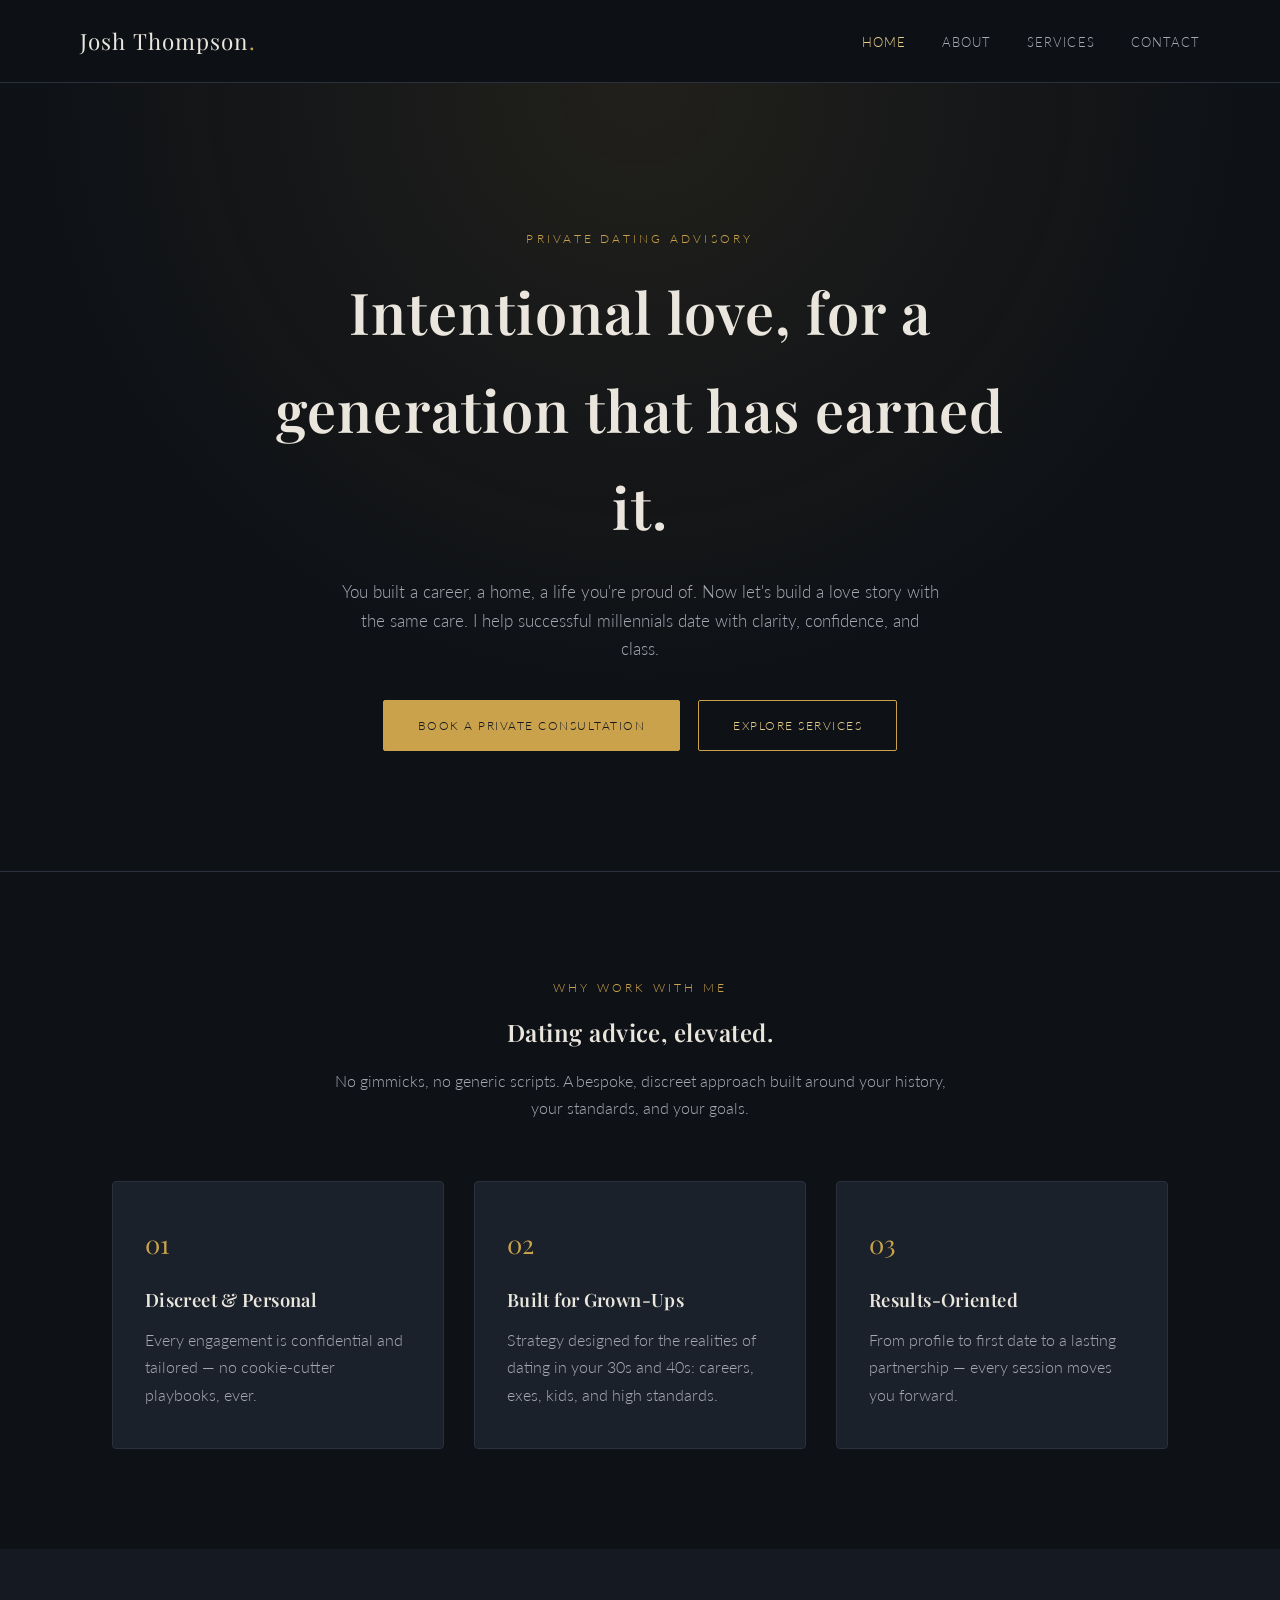
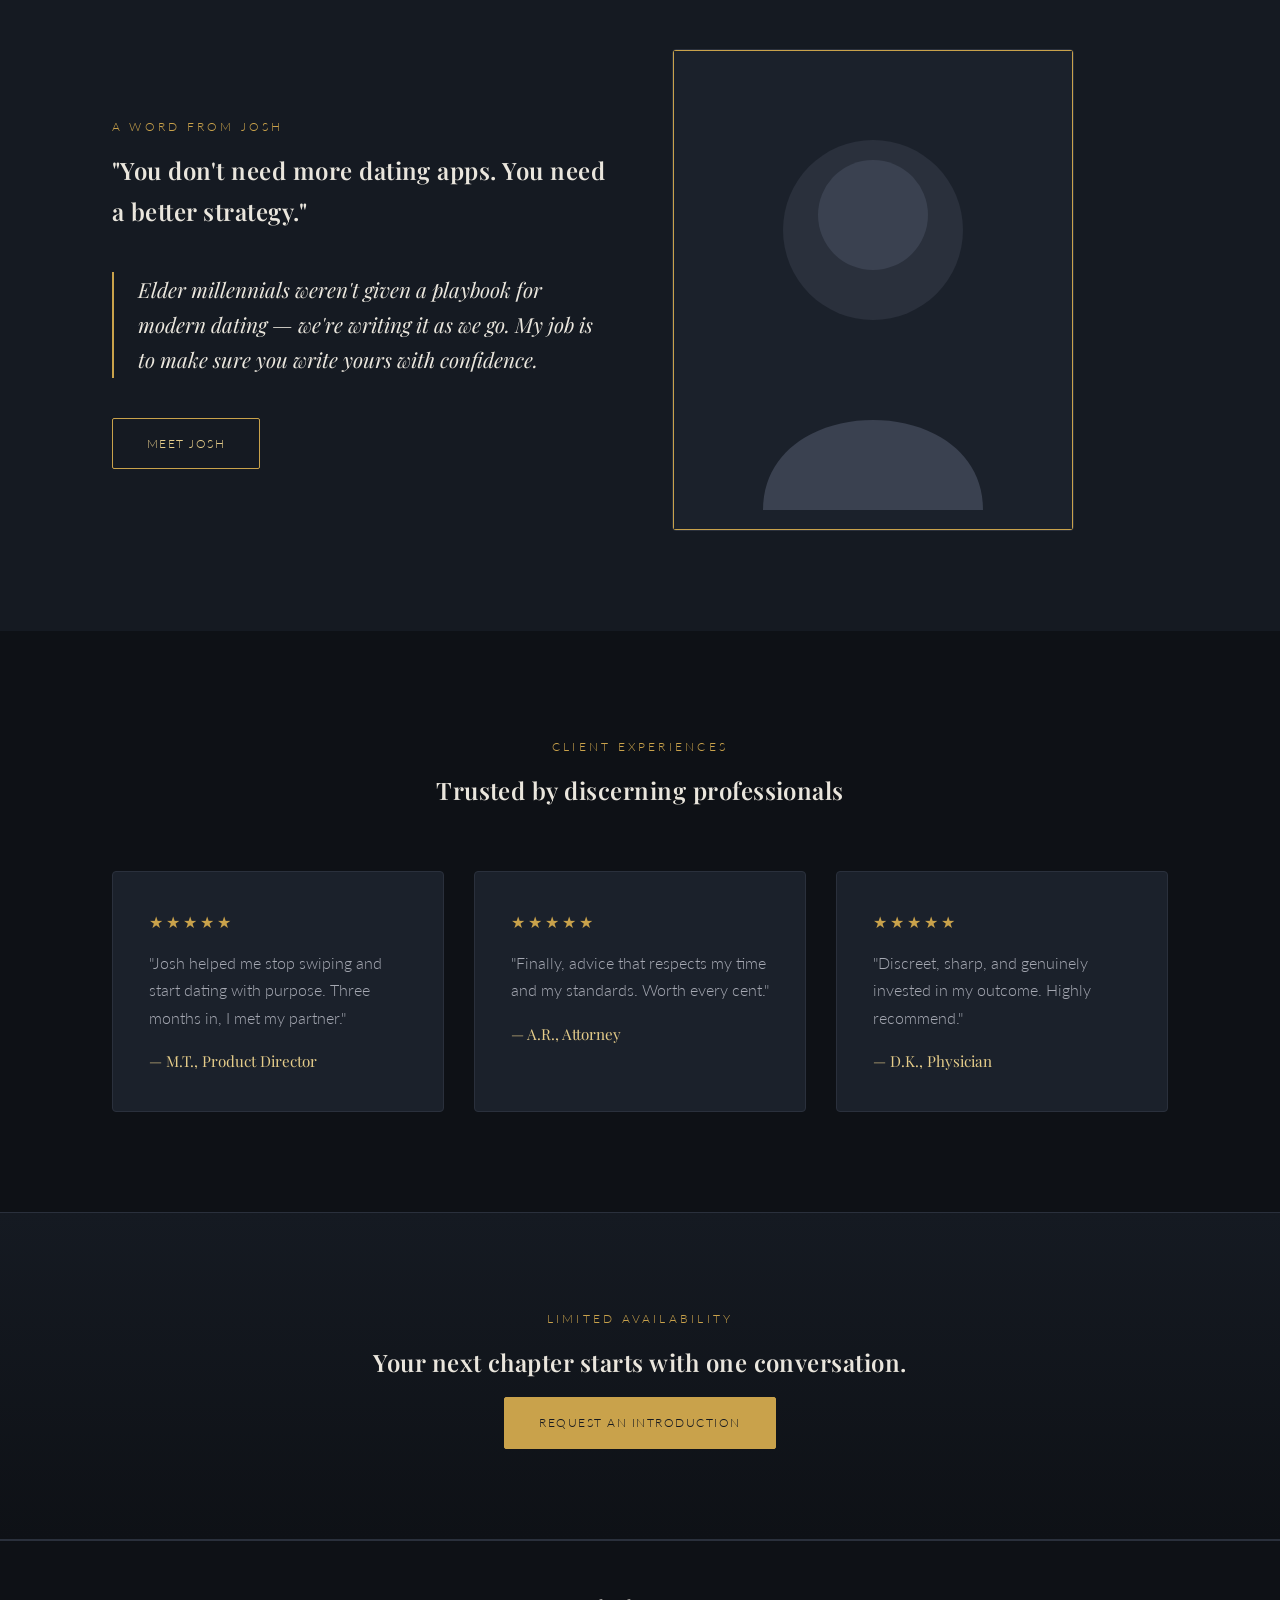
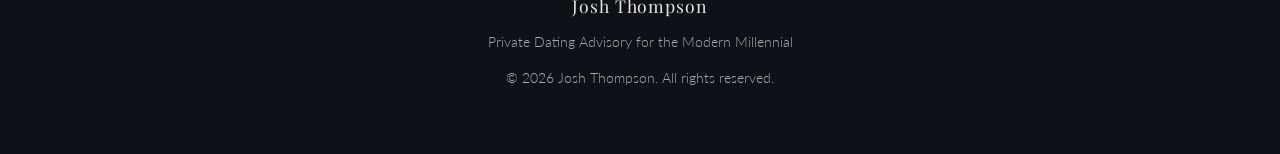
==== index.html @ b179dea5 "first commit" ====
<!DOCTYPE html>
<html lang="en">
<head>
<meta charset="UTF-8">
<meta name="viewport" content="width=device-width, initial-scale=1.0">
<title>Josh Thompson | Refined Dating Counsel for the Discerning Millennial</title>
<meta name="description" content="Upscale, discreet dating advisory for accomplished millennials ready for a more intentional love life.">
<link rel="preconnect" href="https://fonts.googleapis.com">
<link rel="preconnect" href="https://fonts.gstatic.com" crossorigin>
<link href="https://fonts.googleapis.com/css2?family=Playfair+Display:wght@500;600;700&family=Lato:wght@300;400;700&display=swap" rel="stylesheet">
<link rel="stylesheet" href="css/styles.css">
</head>
<body>

<header class="site-header">
  <nav class="nav container">
    <a href="index.html" class="brand">Josh Thompson<span>.</span></a>
    <button class="nav-toggle" aria-label="Toggle navigation">&#9776;</button>
    <ul class="nav-links">
      <li><a href="index.html" class="active">Home</a></li>
      <li><a href="about.html">About</a></li>
      <li><a href="services.html">Services</a></li>
      <li><a href="contact.html">Contact</a></li>
    </ul>
  </nav>
</header>

<section class="hero">
  <div class="container">
    <span class="eyebrow">Private Dating Advisory</span>
    <h1>Intentional love, for a generation that has earned it.</h1>
    <p class="lead">You built a career, a home, a life you're proud of. Now let's build a love story with the same care. I help successful millennials date with clarity, confidence, and class.</p>
    <div class="hero-actions">
      <a href="contact.html" class="btn btn-solid">Book a Private Consultation</a>
      <a href="services.html" class="btn">Explore Services</a>
    </div>
  </div>
</section>

<section>
  <div class="container">
    <div class="section-head">
      <span class="eyebrow">Why Work With Me</span>
      <h2>Dating advice, elevated.</h2>
      <p>No gimmicks, no generic scripts. A bespoke, discreet approach built around your history, your standards, and your goals.</p>
    </div>
    <div class="grid-3">
      <div class="card">
        <div class="icon">01</div>
        <h3>Discreet &amp; Personal</h3>
        <p>Every engagement is confidential and tailored — no cookie-cutter playbooks, ever.</p>
      </div>
      <div class="card">
        <div class="icon">02</div>
        <h3>Built for Grown-Ups</h3>
        <p>Strategy designed for the realities of dating in your 30s and 40s: careers, exes, kids, and high standards.</p>
      </div>
      <div class="card">
        <div class="icon">03</div>
        <h3>Results-Oriented</h3>
        <p>From profile to first date to a lasting partnership — every session moves you forward.</p>
      </div>
    </div>
  </div>
</section>

<section class="section-alt">
  <div class="container">
    <div class="split">
      <div>
        <span class="eyebrow">A Word From Josh</span>
        <h2>"You don't need more dating apps. You need a better strategy."</h2>
        <blockquote>Elder millennials weren't given a playbook for modern dating — we're writing it as we go. My job is to make sure you write yours with confidence.</blockquote>
        <a href="about.html" class="btn">Meet Josh</a>
      </div>
      <div>
        <img src="images/josh-portrait.svg" alt="Portrait illustration of Josh Thompson">
      </div>
    </div>
  </div>
</section>

<section>
  <div class="container">
    <div class="section-head">
      <span class="eyebrow">Client Experiences</span>
      <h2>Trusted by discerning professionals</h2>
    </div>
    <div class="grid-3">
      <div class="testimonial">
        <div class="stars">★★★★★</div>
        <p>"Josh helped me stop swiping and start dating with purpose. Three months in, I met my partner."</p>
        <div class="author">— M.T., Product Director</div>
      </div>
      <div class="testimonial">
        <div class="stars">★★★★★</div>
        <p>"Finally, advice that respects my time and my standards. Worth every cent."</p>
        <div class="author">— A.R., Attorney</div>
      </div>
      <div class="testimonial">
        <div class="stars">★★★★★</div>
        <p>"Discreet, sharp, and genuinely invested in my outcome. Highly recommend."</p>
        <div class="author">— D.K., Physician</div>
      </div>
    </div>
  </div>
</section>

<section class="cta">
  <div class="container">
    <span class="eyebrow">Limited Availability</span>
    <h2>Your next chapter starts with one conversation.</h2>
    <a href="contact.html" class="btn btn-solid">Request an Introduction</a>
  </div>
</section>

<footer class="site-footer">
  <div class="container">
    <span class="brand">Josh Thompson</span>
    <p>Private Dating Advisory for the Modern Millennial</p>
    <p>&copy; 2026 Josh Thompson. All rights reserved.</p>
  </div>
</footer>

<script src="js/main.js"></script>
</body>
</html>
---- css/styles.css ----
/* ---------- Design Tokens ---------- */
:root {
  --color-bg: #0e1116;
  --color-bg-alt: #151a22;
  --color-surface: #1b212b;
  --color-gold: #c9a24b;
  --color-gold-light: #e6cd8a;
  --color-text: #eae6dd;
  --color-text-muted: #a6a9b3;
  --color-border: #2a303c;
  --font-display: 'Playfair Display', Georgia, serif;
  --font-body: 'Lato', 'Helvetica Neue', Arial, sans-serif;
  --max-width: 1120px;
}

* { box-sizing: border-box; }

html { scroll-behavior: smooth; }

body {
  margin: 0;
  background: var(--color-bg);
  color: var(--color-text);
  font-family: var(--font-body);
  font-weight: 300;
  line-height: 1.7;
  -webkit-font-smoothing: antialiased;
}

img { max-width: 100%; display: block; }

a { color: var(--color-gold-light); text-decoration: none; }
a:hover { color: var(--color-gold); }

h1, h2, h3, h4 {
  font-family: var(--font-display);
  font-weight: 600;
  letter-spacing: 0.02em;
  color: var(--color-text);
  margin: 0 0 0.6em;
}

p { margin: 0 0 1em; color: var(--color-text-muted); }

.container {
  max-width: var(--max-width);
  margin: 0 auto;
  padding: 0 32px;
}

.eyebrow {
  display: inline-block;
  font-family: var(--font-body);
  text-transform: uppercase;
  letter-spacing: 0.28em;
  font-size: 0.72rem;
  color: var(--color-gold);
  margin-bottom: 14px;
}

.btn {
  display: inline-block;
  padding: 14px 34px;
  border: 1px solid var(--color-gold);
  color: var(--color-gold-light);
  font-family: var(--font-body);
  letter-spacing: 0.12em;
  text-transform: uppercase;
  font-size: 0.78rem;
  border-radius: 2px;
  transition: background 0.25s ease, color 0.25s ease;
}

.btn:hover {
  background: var(--color-gold);
  color: #16191f;
}

.btn-solid {
  background: var(--color-gold);
  color: #16191f;
}

.btn-solid:hover {
  background: var(--color-gold-light);
  color: #16191f;
}

/* ---------- Header / Nav ---------- */
.site-header {
  position: sticky;
  top: 0;
  z-index: 50;
  background: rgba(14, 17, 22, 0.92);
  backdrop-filter: blur(8px);
  border-bottom: 1px solid var(--color-border);
}

.nav {
  display: flex;
  align-items: center;
  justify-content: space-between;
  padding: 22px 0;
}

.brand {
  font-family: var(--font-display);
  font-size: 1.4rem;
  letter-spacing: 0.05em;
  color: var(--color-text);
}

.brand span { color: var(--color-gold); }

.nav-links {
  list-style: none;
  display: flex;
  gap: 36px;
  margin: 0;
  padding: 0;
}

.nav-links a {
  color: var(--color-text-muted);
  font-size: 0.82rem;
  letter-spacing: 0.08em;
  text-transform: uppercase;
}

.nav-links a.active,
.nav-links a:hover { color: var(--color-gold-light); }

/* ---------- Hero ---------- */
.hero {
  padding: 140px 0 120px;
  text-align: center;
  background:
    radial-gradient(circle at 50% 0%, rgba(201,162,75,0.10), transparent 60%),
    var(--color-bg);
  border-bottom: 1px solid var(--color-border);
}

.hero h1 {
  font-size: clamp(2.4rem, 5vw, 3.6rem);
  max-width: 780px;
  margin: 0 auto 22px;
}

.hero p.lead {
  max-width: 600px;
  margin: 0 auto 36px;
  font-size: 1.05rem;
}

.hero-actions { display: flex; gap: 18px; justify-content: center; flex-wrap: wrap; }

/* ---------- Sections ---------- */
section { padding: 100px 0; }
.section-alt { background: var(--color-bg-alt); }

.section-head {
  text-align: center;
  max-width: 640px;
  margin: 0 auto 60px;
}

/* ---------- Cards / Grid ---------- */
.grid-3 {
  display: grid;
  grid-template-columns: repeat(3, 1fr);
  gap: 30px;
}

.card {
  background: var(--color-surface);
  border: 1px solid var(--color-border);
  padding: 40px 32px;
  border-radius: 4px;
  transition: transform 0.25s ease, border-color 0.25s ease;
}

.card:hover {
  transform: translateY(-4px);
  border-color: var(--color-gold);
}

.card .icon {
  font-family: var(--font-display);
  font-size: 1.6rem;
  color: var(--color-gold);
  margin-bottom: 18px;
}

.card h3 { font-size: 1.15rem; }
.card p { margin-bottom: 0; }
.card .price {
  font-family: var(--font-display);
  color: var(--color-gold-light);
  font-size: 1.4rem;
  margin: 14px 0;
}

/* ---------- Quote / About split ---------- */
.split {
  display: grid;
  grid-template-columns: 1fr 1fr;
  gap: 64px;
  align-items: center;
}

.split img {
  border-radius: 4px;
  border: 1px solid var(--color-border);
}

blockquote {
  font-family: var(--font-display);
  font-size: 1.3rem;
  color: var(--color-text);
  border-left: 2px solid var(--color-gold);
  padding-left: 24px;
  margin: 40px 0;
  font-style: italic;
}

/* ---------- Testimonials ---------- */
.testimonial {
  background: var(--color-surface);
  border: 1px solid var(--color-border);
  padding: 36px;
  border-radius: 4px;
}

.testimonial .stars { color: var(--color-gold); letter-spacing: 3px; margin-bottom: 14px; }
.testimonial .author {
  margin-top: 18px;
  color: var(--color-gold-light);
  font-family: var(--font-display);
  font-size: 0.95rem;
}

/* ---------- CTA banner ---------- */
.cta {
  text-align: center;
  padding: 90px 0;
  background: linear-gradient(180deg, var(--color-bg-alt), var(--color-bg));
  border-top: 1px solid var(--color-border);
  border-bottom: 1px solid var(--color-border);
}

/* ---------- Form ---------- */
form { max-width: 640px; margin: 0 auto; }

.form-row { display: grid; grid-template-columns: 1fr 1fr; gap: 20px; }

label {
  display: block;
  font-size: 0.75rem;
  text-transform: uppercase;
  letter-spacing: 0.1em;
  color: var(--color-text-muted);
  margin-bottom: 8px;
}

input, textarea, select {
  width: 100%;
  background: var(--color-surface);
  border: 1px solid var(--color-border);
  color: var(--color-text);
  padding: 14px 16px;
  font-family: var(--font-body);
  font-size: 0.95rem;
  border-radius: 2px;
  margin-bottom: 22px;
}

input:focus, textarea:focus, select:focus {
  outline: none;
  border-color: var(--color-gold);
}

textarea { resize: vertical; min-height: 140px; }

.contact-info {
  display: flex;
  justify-content: center;
  gap: 60px;
  margin-bottom: 70px;
  flex-wrap: wrap;
  text-align: center;
}

.contact-info .label {
  font-size: 0.72rem;
  text-transform: uppercase;
  letter-spacing: 0.2em;
  color: var(--color-gold);
  margin-bottom: 6px;
}

/* ---------- Footer ---------- */
.site-footer {
  padding: 50px 0;
  border-top: 1px solid var(--color-border);
  text-align: center;
  color: var(--color-text-muted);
  font-size: 0.85rem;
}

.site-footer .brand { font-size: 1.1rem; margin-bottom: 10px; display: block; }

/* ---------- Nav toggle (mobile) ---------- */
.nav-toggle { display: none; }

/* ---------- Responsive ---------- */
@media (max-width: 860px) {
  .grid-3 { grid-template-columns: 1fr; }
  .split { grid-template-columns: 1fr; }
  .form-row { grid-template-columns: 1fr; }
  .contact-info { gap: 30px; }
}

@media (max-width: 720px) {
  .nav-links {
    position: absolute;
    top: 100%;
    left: 0;
    right: 0;
    background: var(--color-bg);
    border-bottom: 1px solid var(--color-border);
    flex-direction: column;
    padding: 24px 32px;
    display: none;
    gap: 20px;
  }
  .nav-links.open { display: flex; }
  .nav-toggle {
    display: block;
    background: none;
    border: 1px solid var(--color-border);
    color: var(--color-text);
    padding: 8px 12px;
    border-radius: 2px;
    cursor: pointer;
  }
  .hero { padding: 100px 0 80px; }
}
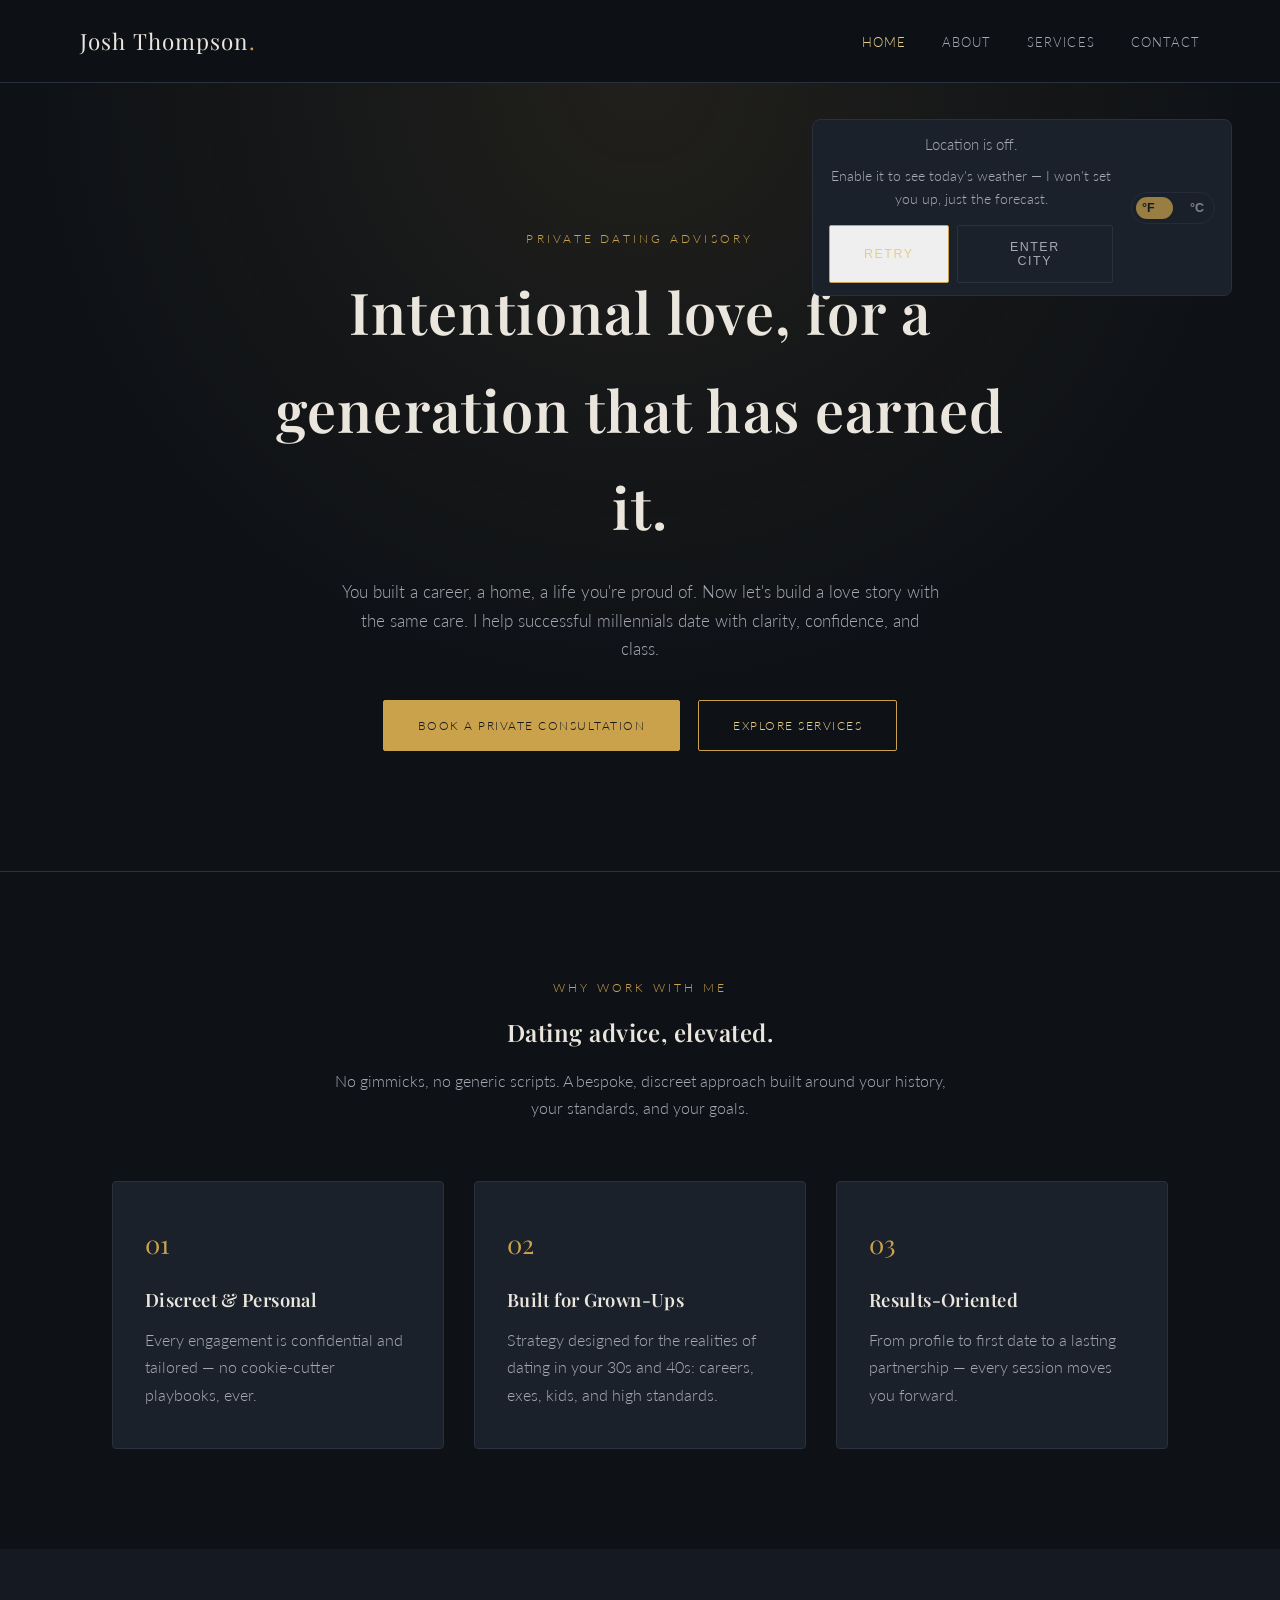
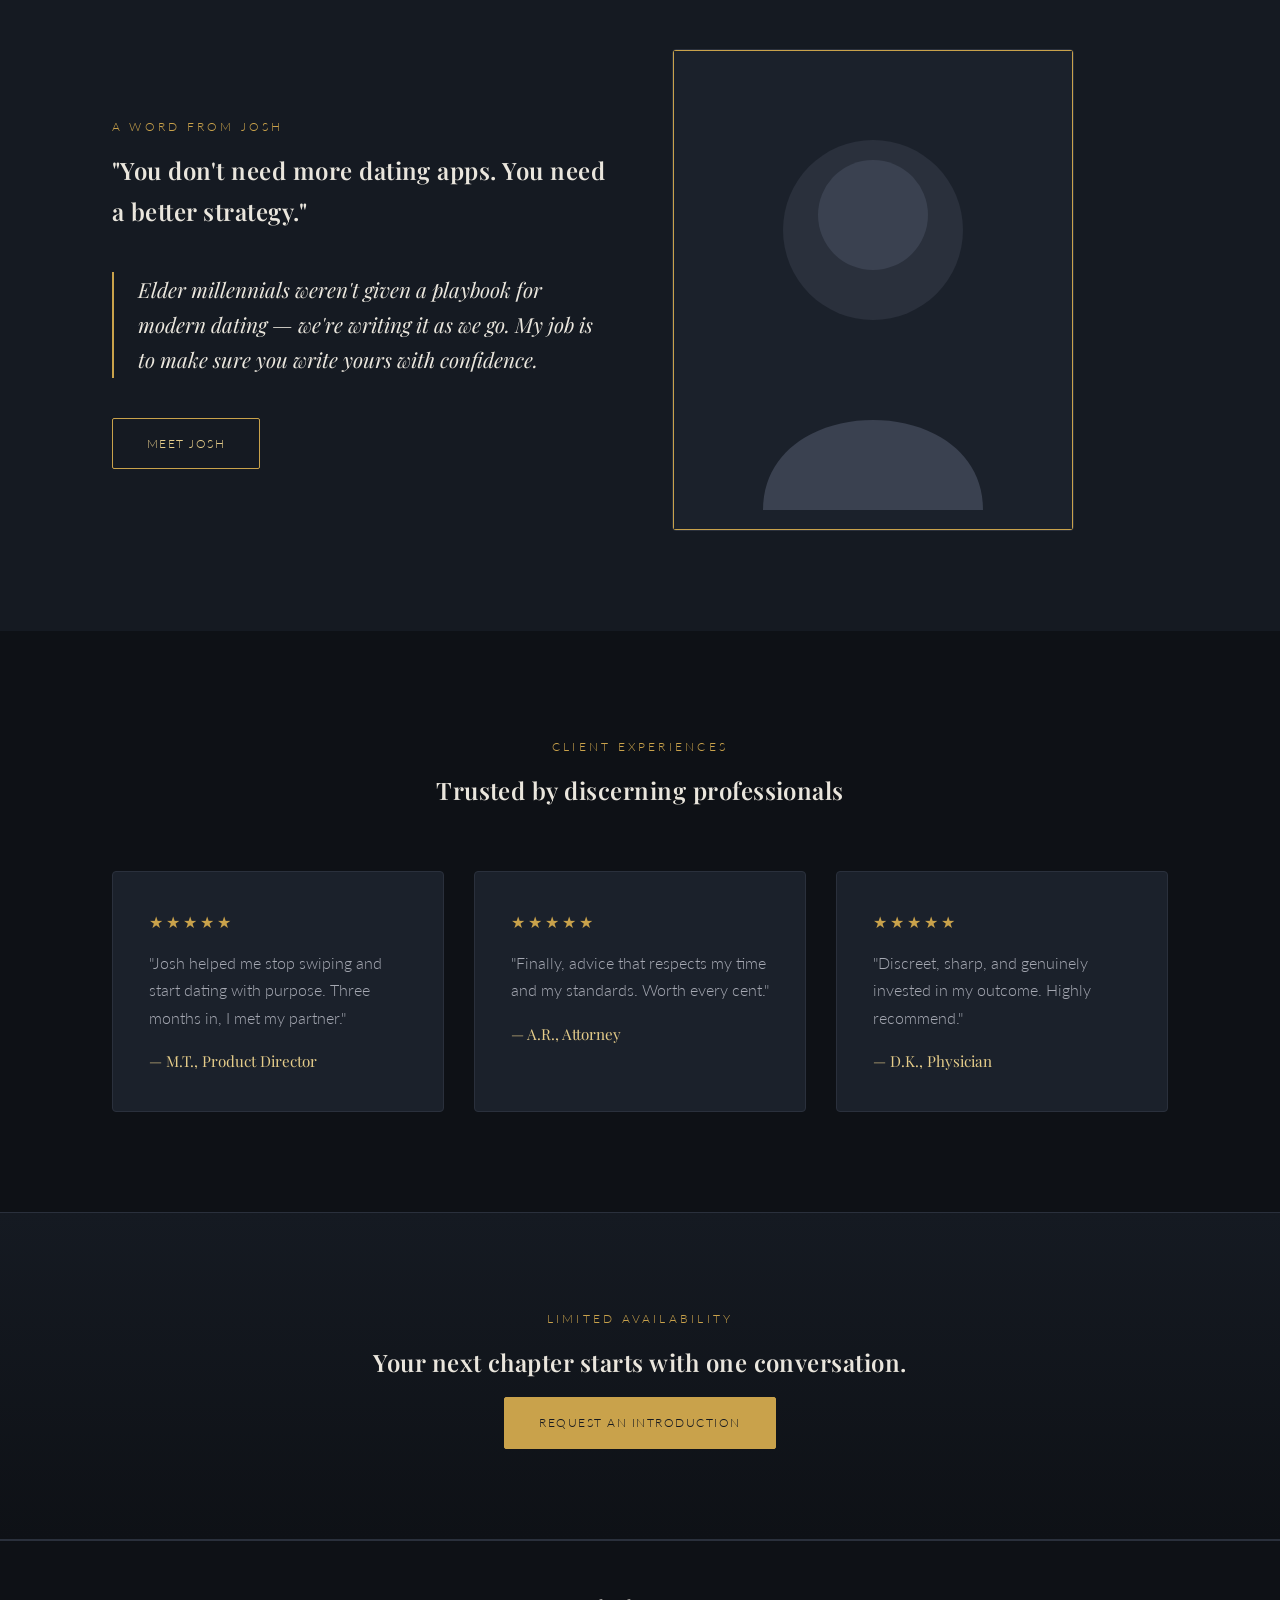
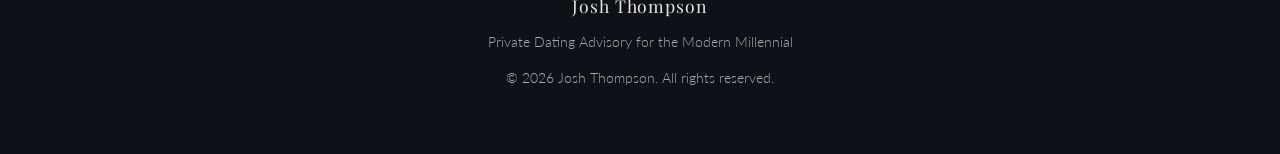
==== commit fa006a13: "Add weather widget with geolocation and temperature toggle functionality" ====
--- a/index.html
+++ b/index.html
@@ -9,6 +9,32 @@
 <link rel="preconnect" href="https://fonts.gstatic.com" crossorigin>
 <link href="https://fonts.googleapis.com/css2?family=Playfair+Display:wght@500;600;700&family=Lato:wght@300;400;700&display=swap" rel="stylesheet">
 <link rel="stylesheet" href="css/styles.css">
+<!-- Weather widget styles (small, self-contained) -->
+<style>
+  .weather-card { max-width: 420px; margin: 20px auto 0; padding: 12px 16px; border-radius: 8px; display: flex; align-items: center; gap: 18px; justify-content: space-between; }
+  .weather-main { display: flex; align-items: center; gap: 14px; flex: 1 1 auto; }
+  .weather-emoji { font-size: 2.6rem; display: block; line-height: 1; }
+  .weather-temp { font-family: var(--font-display); font-size: 1.8rem; color: var(--color-gold-light); }
+  .weather-desc { font-size: 0.92rem; color: var(--color-text-muted); }
+
+  .weather-toggle { display: inline-flex; position: relative; background: rgba(27,33,43,0.98); border: 1px solid var(--color-border); border-radius: 999px; padding: 4px; gap: 4px; align-items: center; width: 84px; justify-content: space-between; opacity: 0.72; }
+  .weather-toggle .unit-btn { position: relative; z-index: 2; background: transparent; border: none; padding: 4px 6px; font-weight: 600; color: var(--color-text-muted); cursor: pointer; border-radius: 999px; font-size: 0.78rem; }
+  .weather-toggle .unit-btn.active { color: #16191f; }
+  .weather-toggle .unit-indicator { position: absolute; left: 4px; top: 4px; width: calc(50% - 4px); height: calc(100% - 8px); background: var(--color-gold); border-radius: 999px; z-index: 1; transition: transform 220ms ease; transform: translateX(0); }
+
+  @media (min-width: 860px) {
+    .hero .weather-card { position: absolute; right: 48px; top: 36px; margin: 0; }
+    .hero { position: relative; }
+  }
+  /* Vertical toggle for narrow screens: indicator moves on Y axis */
+  @media (max-width: 420px) {
+    .weather-card { max-width: 260px; }
+    .weather-main { gap: 10px; }
+    .weather-toggle { flex-direction: column; width: 44px; height: 84px; padding: 6px; opacity: 0.85; }
+    .weather-toggle .unit-btn { padding: 6px 0; width: 100%; text-align: center; }
+    .weather-toggle .unit-indicator { left: 4px; top: 4px; width: calc(100% - 8px); height: calc(50% - 4px); transform: translateY(0); }
+  }
+</style>
 </head>
 <body>
 
@@ -34,6 +60,21 @@
       <a href="contact.html" class="btn btn-solid">Book a Private Consultation</a>
       <a href="services.html" class="btn">Explore Services</a>
     </div>
+    <!-- Weather widget (uses Open-Meteo, no API key). JS below handles geolocation and API calls. -->
+    <div id="weather-widget" class="card weather-card" aria-live="polite">
+      <div class="weather-main">
+        <div class="weather-content">
+          <div class="weather-loading">Loading weather…</div>
+        </div>
+      </div>
+      <div>
+        <div class="weather-toggle" role="tablist" aria-label="Temperature unit">
+          <button class="unit-btn" data-unit="F" aria-pressed="true">°F</button>
+          <button class="unit-btn" data-unit="C" aria-pressed="false">°C</button>
+          <div class="unit-indicator" aria-hidden="true"></div>
+        </div>
+      </div>
+    </div>
   </div>
 </section>
 
@@ -122,6 +163,184 @@
   </div>
 </footer>
 
+<!-- Inline weather widget script: single-file implementation using Open-Meteo -->
+<script>
+document.addEventListener('DOMContentLoaded', function () {
+  var widget = document.getElementById('weather-widget');
+  if (!widget) return;
+  var content = widget.querySelector('.weather-content');
+  var toggleEl = widget.querySelector('.weather-toggle');
+  var unitBtns = widget.querySelectorAll('.unit-btn');
+  var indicator = widget.querySelector('.unit-indicator');
+  var currentWeather = null; // {tempC, code}
+  var unit = localStorage.getItem('weather-unit') || 'F';
+
+  function setContent(emoji, tempDisplay, desc) {
+    content.innerHTML = '' +
+      '<div class="weather-emoji" aria-hidden="true">' + emoji + '</div>' +
+      '<div class="weather-temp">' + tempDisplay + '\u00B0' + unit + '</div>' +
+      '<div class="weather-desc">' + desc + '</div>';
+  }
+
+  function setNote(msg) {
+    content.innerHTML = '<div class="weather-desc">' + msg + '</div>';
+  }
+
+  function requestLocation(attempt) {
+    attempt = typeof attempt === 'number' ? attempt : 1;
+    setNote('Requesting location…');
+    navigator.geolocation.getCurrentPosition(function (pos) {
+      fetchWeather(pos.coords.latitude, pos.coords.longitude);
+    }, function (err) {
+      console.warn('Geolocation error', err);
+      if (attempt < 3) {
+        // shorter delay before retrying
+        setTimeout(function () { requestLocation(attempt + 1); }, 350);
+      } else {
+        setPermissionDisclaimer();
+      }
+    }, {timeout: 4000});
+  }
+
+  function setPermissionDisclaimer() {
+    content.innerHTML = '' +
+      '<div style="display:flex;flex-direction:column;gap:8px;">' +
+      '<div class="weather-desc">Location is off.</div>' +
+      '<div style="font-size:0.85rem;color:var(--color-text-muted);">Enable it to see today\'s weather — I won\'t set you up, just the forecast.</div>' +
+      '<div style="display:flex;gap:8px;margin-top:6px;">' +
+      '<button class="btn" id="retry-location">Retry</button>' +
+      '<button class="btn" id="use-manual" style="background:transparent;border:1px solid var(--color-border);color:var(--color-text-muted);">Enter City</button>' +
+      '</div>' +
+      '</div>';
+    // wire retry and manual handlers
+    var retry = content.querySelector('#retry-location');
+    if (retry) retry.addEventListener('click', function () {
+      requestLocation();
+    });
+    var manual = content.querySelector('#use-manual');
+    if (manual) manual.addEventListener('click', function () {
+      // prompt for city name and use Open-Meteo geocoding via open APIs is not available here; suggest manual coords
+      var city = prompt('Enter city or coordinates (lat,lon)');
+      if (!city) return;
+      var parts = city.split(',');
+      if (parts.length === 2) {
+        var lat = parseFloat(parts[0].trim());
+        var lon = parseFloat(parts[1].trim());
+        if (!isNaN(lat) && !isNaN(lon)) {
+          fetchWeather(lat, lon);
+          return;
+        }
+      }
+      alert('Please enter coordinates as "lat,lon" (e.g. 40.71,-74.01)');
+    });
+  }
+
+  function updateToggleUI() {
+    unitBtns.forEach(function (b) {
+      var isActive = b.getAttribute('data-unit') === unit;
+      b.classList.toggle('active', isActive);
+      b.setAttribute('aria-pressed', isActive ? 'true' : 'false');
+    });
+    if (indicator) {
+      // Determine orientation: vertical when toggle's flex-direction is column
+      var vertical = window.getComputedStyle(toggleEl).flexDirection === 'column' || toggleEl.offsetHeight > toggleEl.offsetWidth;
+      if (vertical) {
+        indicator.style.transform = unit === 'F' ? 'translateY(0)' : 'translateY(100%)';
+      } else {
+        indicator.style.transform = unit === 'F' ? 'translateX(0)' : 'translateX(100%)';
+      }
+    }
+  }
+
+  function codeToEmoji(code) {
+    // Simplified mapping for common groups
+    if (code === 0) return {emoji: '☀️', desc: 'Clear'};
+    if (code === 1 || code === 2) return {emoji: '🌤️', desc: 'Partly cloudy'};
+    if (code === 3) return {emoji: '☁️', desc: 'Overcast'};
+    if ((code >= 45 && code <= 48) || (code >= 56 && code <= 57)) return {emoji: '🌫️', desc: 'Fog'};
+    if ((code >= 51 && code <= 67) || (code >= 80 && code <= 86)) return {emoji: '🌧️', desc: 'Rain'};
+    if ((code >= 71 && code <= 77) || (code >= 85 && code <= 86)) return {emoji: '❄️', desc: 'Snow'};
+    if (code >= 95) return {emoji: '⛈️', desc: 'Thunderstorms'};
+    return {emoji: '🌤️', desc: 'Mixed'};
+  }
+
+  function fetchWeather(lat, lon) {
+    var url = 'https://api.open-meteo.com/v1/forecast?latitude=' + encodeURIComponent(lat) + '&longitude=' + encodeURIComponent(lon) + '&current_weather=true&timezone=auto';
+    fetch(url).then(function (res) {
+      if (!res.ok) throw new Error('Network response was not ok');
+      return res.json();
+    }).then(function (data) {
+      if (!data || !data.current_weather) {
+        setNote('Weather unavailable');
+        return;
+      }
+      var c = data.current_weather.temperature; // Celsius
+      var code = data.current_weather.weathercode;
+      currentWeather = { tempC: c, code: code };
+      renderFromCurrent();
+    }).catch(function (err) {
+      setNote('Unable to load weather');
+      console.error(err);
+    });
+  }
+
+  function renderFromCurrent() {
+    if (!currentWeather) return;
+    var info = codeToEmoji(currentWeather.code);
+    if (unit === 'F') {
+      var f = Math.round((currentWeather.tempC * 9/5) + 32);
+      setContent(info.emoji, f, info.desc);
+    } else {
+      var cRounded = Math.round(currentWeather.tempC);
+      setContent(info.emoji, cRounded, info.desc);
+    }
+  }
+
+  // Prioritize requesting location: use Permissions API when available
+  if (!('geolocation' in navigator)) {
+    setPermissionDisclaimer();
+  } else if (navigator.permissions && navigator.permissions.query) {
+    try {
+      navigator.permissions.query({ name: 'geolocation' }).then(function (perm) {
+        if (perm.state === 'granted' || perm.state === 'prompt') {
+          requestLocation();
+        } else {
+          setPermissionDisclaimer();
+        }
+        perm.onchange = function () {
+          if (perm.state === 'granted') requestLocation();
+        };
+      }).catch(function () {
+        requestLocation();
+      });
+    } catch (e) {
+      requestLocation();
+    }
+  } else {
+    requestLocation();
+  }
+
+  // Initialize toggle UI
+  updateToggleUI();
+  if (toggleEl) {
+    toggleEl.addEventListener('click', function (e) {
+      var btn = e.target.closest('.unit-btn');
+      if (!btn) return;
+      var selected = btn.getAttribute('data-unit');
+      if (selected === unit) return;
+      unit = selected;
+      localStorage.setItem('weather-unit', unit);
+      updateToggleUI();
+      renderFromCurrent();
+    });
+  }
+  // Keep indicator correct on resize
+  window.addEventListener('resize', function () {
+    updateToggleUI();
+  });
+});
+</script>
+
 <script src="js/main.js"></script>
 </body>
 </html>
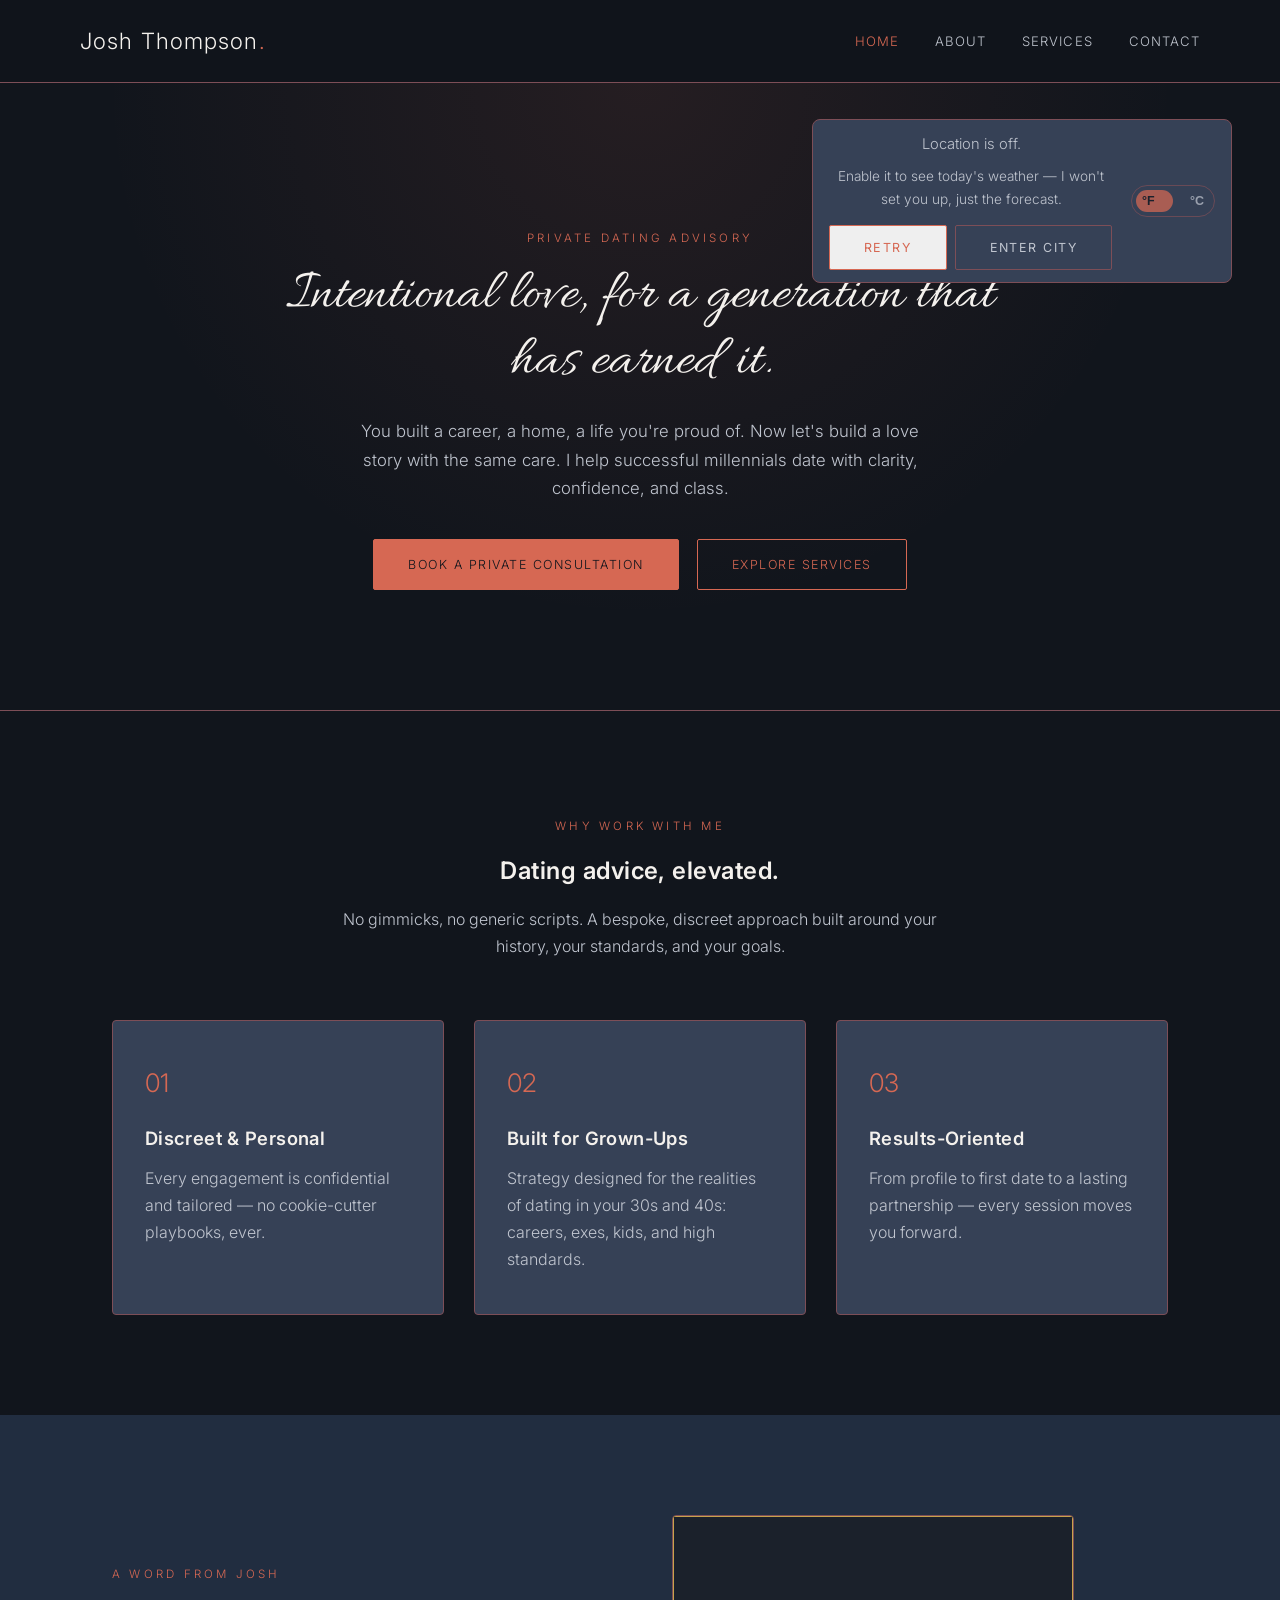
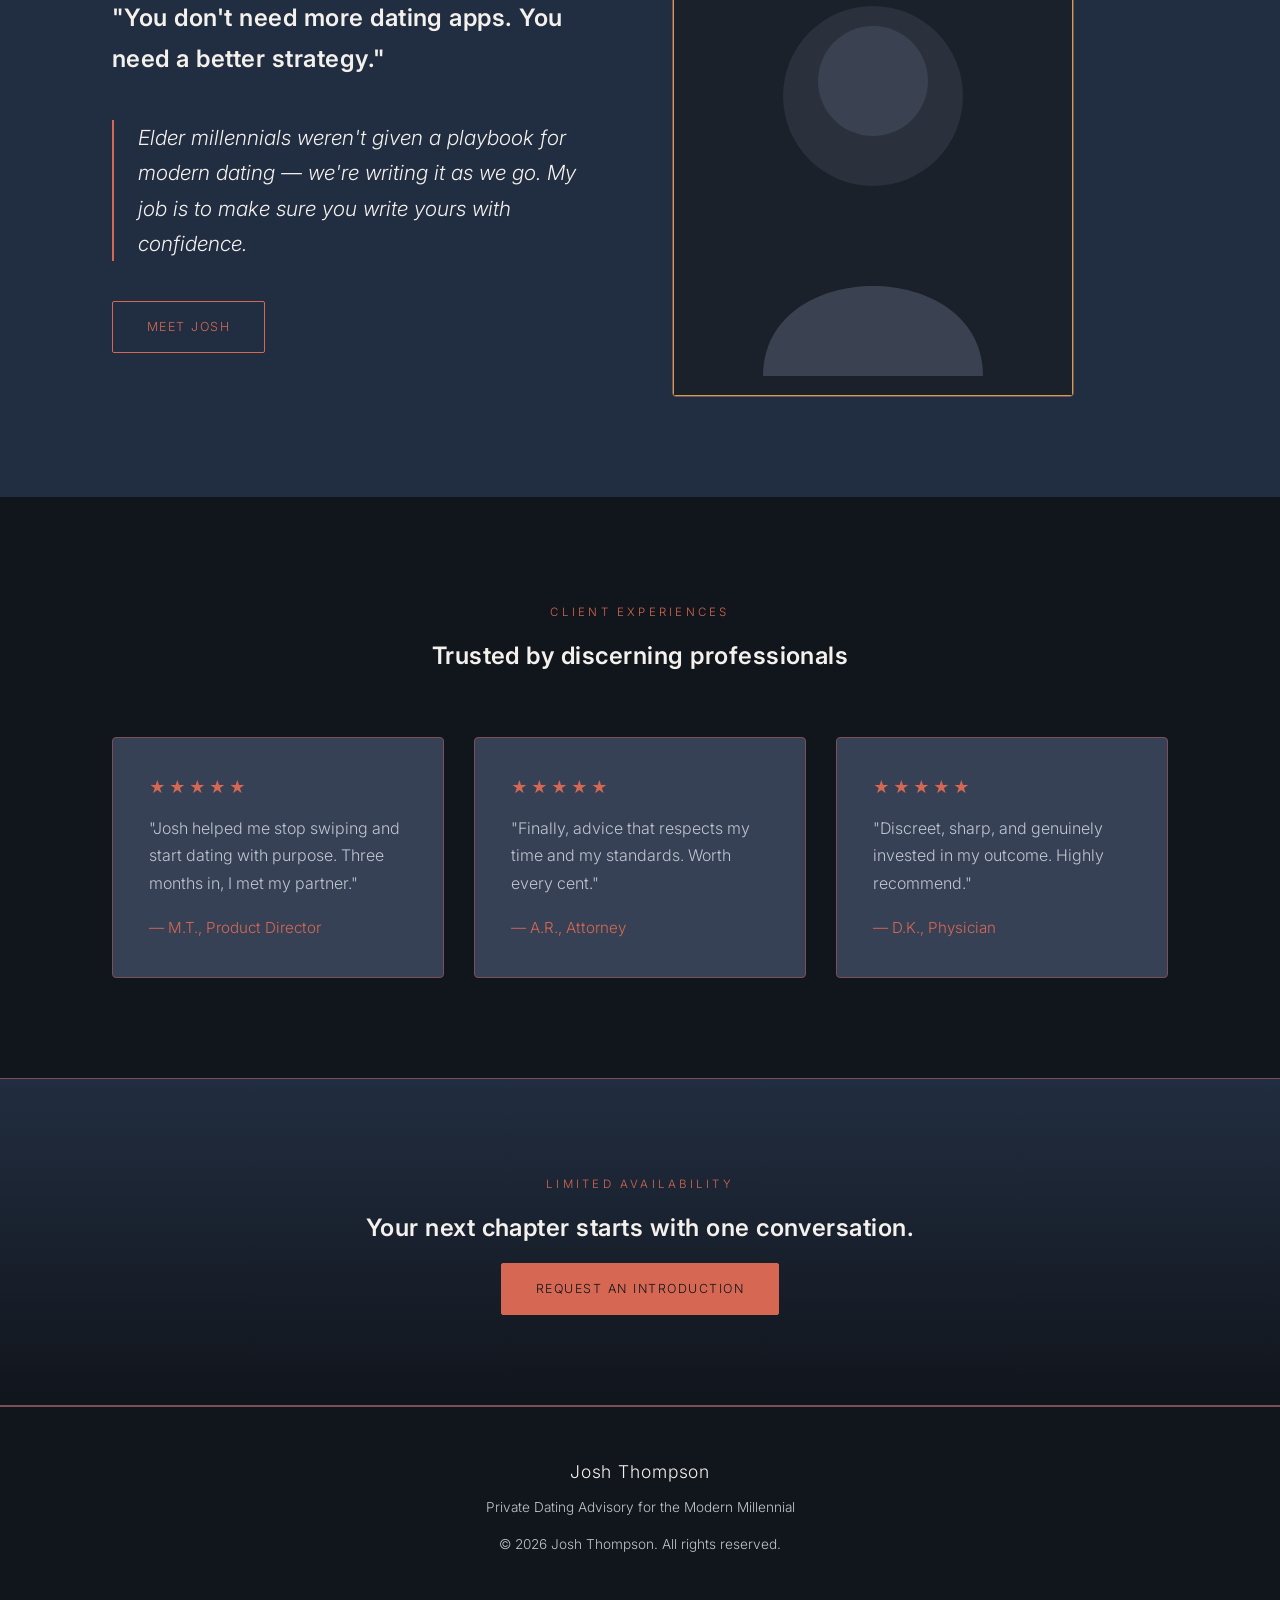
==== commit 6720edd1: "Font changes to CSS and Script Headline on index.html" ====
--- a/index.html
+++ b/index.html
@@ -7,34 +7,9 @@
 <meta name="description" content="Upscale, discreet dating advisory for accomplished millennials ready for a more intentional love life.">
 <link rel="preconnect" href="https://fonts.googleapis.com">
 <link rel="preconnect" href="https://fonts.gstatic.com" crossorigin>
-<link href="https://fonts.googleapis.com/css2?family=Playfair+Display:wght@500;600;700&family=Lato:wght@300;400;700&display=swap" rel="stylesheet">
+<link href="https://fonts.googleapis.com/css2?family=Inter:wght@300;400;500;600;700&display=swap" rel="stylesheet">
+<link href="https://fonts.googleapis.com/css2?family=Allura&display=swap" rel="stylesheet">
 <link rel="stylesheet" href="css/styles.css">
-<!-- Weather widget styles (small, self-contained) -->
-<style>
-  .weather-card { max-width: 420px; margin: 20px auto 0; padding: 12px 16px; border-radius: 8px; display: flex; align-items: center; gap: 18px; justify-content: space-between; }
-  .weather-main { display: flex; align-items: center; gap: 14px; flex: 1 1 auto; }
-  .weather-emoji { font-size: 2.6rem; display: block; line-height: 1; }
-  .weather-temp { font-family: var(--font-display); font-size: 1.8rem; color: var(--color-gold-light); }
-  .weather-desc { font-size: 0.92rem; color: var(--color-text-muted); }
-
-  .weather-toggle { display: inline-flex; position: relative; background: rgba(27,33,43,0.98); border: 1px solid var(--color-border); border-radius: 999px; padding: 4px; gap: 4px; align-items: center; width: 84px; justify-content: space-between; opacity: 0.72; }
-  .weather-toggle .unit-btn { position: relative; z-index: 2; background: transparent; border: none; padding: 4px 6px; font-weight: 600; color: var(--color-text-muted); cursor: pointer; border-radius: 999px; font-size: 0.78rem; }
-  .weather-toggle .unit-btn.active { color: #16191f; }
-  .weather-toggle .unit-indicator { position: absolute; left: 4px; top: 4px; width: calc(50% - 4px); height: calc(100% - 8px); background: var(--color-gold); border-radius: 999px; z-index: 1; transition: transform 220ms ease; transform: translateX(0); }
-
-  @media (min-width: 860px) {
-    .hero .weather-card { position: absolute; right: 48px; top: 36px; margin: 0; }
-    .hero { position: relative; }
-  }
-  /* Vertical toggle for narrow screens: indicator moves on Y axis */
-  @media (max-width: 420px) {
-    .weather-card { max-width: 260px; }
-    .weather-main { gap: 10px; }
-    .weather-toggle { flex-direction: column; width: 44px; height: 84px; padding: 6px; opacity: 0.85; }
-    .weather-toggle .unit-btn { padding: 6px 0; width: 100%; text-align: center; }
-    .weather-toggle .unit-indicator { left: 4px; top: 4px; width: calc(100% - 8px); height: calc(50% - 4px); transform: translateY(0); }
-  }
-</style>
 </head>
 <body>
 
@@ -54,7 +29,7 @@
 <section class="hero">
   <div class="container">
     <span class="eyebrow">Private Dating Advisory</span>
-    <h1>Intentional love, for a generation that has earned it.</h1>
+    <h1 class="hero-script-headline">Intentional love, for a generation that has earned it.</h1>
     <p class="lead">You built a career, a home, a life you're proud of. Now let's build a love story with the same care. I help successful millennials date with clarity, confidence, and class.</p>
     <div class="hero-actions">
       <a href="contact.html" class="btn btn-solid">Book a Private Consultation</a>
@@ -163,184 +138,7 @@
   </div>
 </footer>
 
-<!-- Inline weather widget script: single-file implementation using Open-Meteo -->
-<script>
-document.addEventListener('DOMContentLoaded', function () {
-  var widget = document.getElementById('weather-widget');
-  if (!widget) return;
-  var content = widget.querySelector('.weather-content');
-  var toggleEl = widget.querySelector('.weather-toggle');
-  var unitBtns = widget.querySelectorAll('.unit-btn');
-  var indicator = widget.querySelector('.unit-indicator');
-  var currentWeather = null; // {tempC, code}
-  var unit = localStorage.getItem('weather-unit') || 'F';
-
-  function setContent(emoji, tempDisplay, desc) {
-    content.innerHTML = '' +
-      '<div class="weather-emoji" aria-hidden="true">' + emoji + '</div>' +
-      '<div class="weather-temp">' + tempDisplay + '\u00B0' + unit + '</div>' +
-      '<div class="weather-desc">' + desc + '</div>';
-  }
-
-  function setNote(msg) {
-    content.innerHTML = '<div class="weather-desc">' + msg + '</div>';
-  }
-
-  function requestLocation(attempt) {
-    attempt = typeof attempt === 'number' ? attempt : 1;
-    setNote('Requesting location…');
-    navigator.geolocation.getCurrentPosition(function (pos) {
-      fetchWeather(pos.coords.latitude, pos.coords.longitude);
-    }, function (err) {
-      console.warn('Geolocation error', err);
-      if (attempt < 3) {
-        // shorter delay before retrying
-        setTimeout(function () { requestLocation(attempt + 1); }, 350);
-      } else {
-        setPermissionDisclaimer();
-      }
-    }, {timeout: 4000});
-  }
-
-  function setPermissionDisclaimer() {
-    content.innerHTML = '' +
-      '<div style="display:flex;flex-direction:column;gap:8px;">' +
-      '<div class="weather-desc">Location is off.</div>' +
-      '<div style="font-size:0.85rem;color:var(--color-text-muted);">Enable it to see today\'s weather — I won\'t set you up, just the forecast.</div>' +
-      '<div style="display:flex;gap:8px;margin-top:6px;">' +
-      '<button class="btn" id="retry-location">Retry</button>' +
-      '<button class="btn" id="use-manual" style="background:transparent;border:1px solid var(--color-border);color:var(--color-text-muted);">Enter City</button>' +
-      '</div>' +
-      '</div>';
-    // wire retry and manual handlers
-    var retry = content.querySelector('#retry-location');
-    if (retry) retry.addEventListener('click', function () {
-      requestLocation();
-    });
-    var manual = content.querySelector('#use-manual');
-    if (manual) manual.addEventListener('click', function () {
-      // prompt for city name and use Open-Meteo geocoding via open APIs is not available here; suggest manual coords
-      var city = prompt('Enter city or coordinates (lat,lon)');
-      if (!city) return;
-      var parts = city.split(',');
-      if (parts.length === 2) {
-        var lat = parseFloat(parts[0].trim());
-        var lon = parseFloat(parts[1].trim());
-        if (!isNaN(lat) && !isNaN(lon)) {
-          fetchWeather(lat, lon);
-          return;
-        }
-      }
-      alert('Please enter coordinates as "lat,lon" (e.g. 40.71,-74.01)');
-    });
-  }
-
-  function updateToggleUI() {
-    unitBtns.forEach(function (b) {
-      var isActive = b.getAttribute('data-unit') === unit;
-      b.classList.toggle('active', isActive);
-      b.setAttribute('aria-pressed', isActive ? 'true' : 'false');
-    });
-    if (indicator) {
-      // Determine orientation: vertical when toggle's flex-direction is column
-      var vertical = window.getComputedStyle(toggleEl).flexDirection === 'column' || toggleEl.offsetHeight > toggleEl.offsetWidth;
-      if (vertical) {
-        indicator.style.transform = unit === 'F' ? 'translateY(0)' : 'translateY(100%)';
-      } else {
-        indicator.style.transform = unit === 'F' ? 'translateX(0)' : 'translateX(100%)';
-      }
-    }
-  }
-
-  function codeToEmoji(code) {
-    // Simplified mapping for common groups
-    if (code === 0) return {emoji: '☀️', desc: 'Clear'};
-    if (code === 1 || code === 2) return {emoji: '🌤️', desc: 'Partly cloudy'};
-    if (code === 3) return {emoji: '☁️', desc: 'Overcast'};
-    if ((code >= 45 && code <= 48) || (code >= 56 && code <= 57)) return {emoji: '🌫️', desc: 'Fog'};
-    if ((code >= 51 && code <= 67) || (code >= 80 && code <= 86)) return {emoji: '🌧️', desc: 'Rain'};
-    if ((code >= 71 && code <= 77) || (code >= 85 && code <= 86)) return {emoji: '❄️', desc: 'Snow'};
-    if (code >= 95) return {emoji: '⛈️', desc: 'Thunderstorms'};
-    return {emoji: '🌤️', desc: 'Mixed'};
-  }
-
-  function fetchWeather(lat, lon) {
-    var url = 'https://api.open-meteo.com/v1/forecast?latitude=' + encodeURIComponent(lat) + '&longitude=' + encodeURIComponent(lon) + '&current_weather=true&timezone=auto';
-    fetch(url).then(function (res) {
-      if (!res.ok) throw new Error('Network response was not ok');
-      return res.json();
-    }).then(function (data) {
-      if (!data || !data.current_weather) {
-        setNote('Weather unavailable');
-        return;
-      }
-      var c = data.current_weather.temperature; // Celsius
-      var code = data.current_weather.weathercode;
-      currentWeather = { tempC: c, code: code };
-      renderFromCurrent();
-    }).catch(function (err) {
-      setNote('Unable to load weather');
-      console.error(err);
-    });
-  }
-
-  function renderFromCurrent() {
-    if (!currentWeather) return;
-    var info = codeToEmoji(currentWeather.code);
-    if (unit === 'F') {
-      var f = Math.round((currentWeather.tempC * 9/5) + 32);
-      setContent(info.emoji, f, info.desc);
-    } else {
-      var cRounded = Math.round(currentWeather.tempC);
-      setContent(info.emoji, cRounded, info.desc);
-    }
-  }
-
-  // Prioritize requesting location: use Permissions API when available
-  if (!('geolocation' in navigator)) {
-    setPermissionDisclaimer();
-  } else if (navigator.permissions && navigator.permissions.query) {
-    try {
-      navigator.permissions.query({ name: 'geolocation' }).then(function (perm) {
-        if (perm.state === 'granted' || perm.state === 'prompt') {
-          requestLocation();
-        } else {
-          setPermissionDisclaimer();
-        }
-        perm.onchange = function () {
-          if (perm.state === 'granted') requestLocation();
-        };
-      }).catch(function () {
-        requestLocation();
-      });
-    } catch (e) {
-      requestLocation();
-    }
-  } else {
-    requestLocation();
-  }
-
-  // Initialize toggle UI
-  updateToggleUI();
-  if (toggleEl) {
-    toggleEl.addEventListener('click', function (e) {
-      var btn = e.target.closest('.unit-btn');
-      if (!btn) return;
-      var selected = btn.getAttribute('data-unit');
-      if (selected === unit) return;
-      unit = selected;
-      localStorage.setItem('weather-unit', unit);
-      updateToggleUI();
-      renderFromCurrent();
-    });
-  }
-  // Keep indicator correct on resize
-  window.addEventListener('resize', function () {
-    updateToggleUI();
-  });
-});
-</script>
-
+<script src="js/app.js"></script>
 <script src="js/main.js"></script>
 </body>
 </html>
--- a/css/styles.css
+++ b/css/styles.css
@@ -1,15 +1,16 @@
 /* ---------- Design Tokens ---------- */
 :root {
-  --color-bg: #0e1116;
-  --color-bg-alt: #151a22;
-  --color-surface: #1b212b;
-  --color-gold: #c9a24b;
-  --color-gold-light: #e6cd8a;
-  --color-text: #eae6dd;
-  --color-text-muted: #a6a9b3;
-  --color-border: #2a303c;
-  --font-display: 'Playfair Display', Georgia, serif;
-  --font-body: 'Lato', 'Helvetica Neue', Arial, sans-serif;
+  --color-bg: #11151c;
+  --color-bg-alt: #212d40;
+  --color-surface: #364156;
+  --color-gold: #d66853;
+  --color-gold-light: #d66853;
+  --color-text: #f4f1ed;
+  --color-text-muted: #c0c5cf;
+  --color-border: #7d4e57;
+  --font-display: 'Inter', -apple-system, BlinkMacSystemFont, 'Segoe UI', sans-serif;
+  --font-body: 'Inter', -apple-system, BlinkMacSystemFont, 'Segoe UI', sans-serif;
+  --font-script: 'Allura', cursive;
   --max-width: 1120px;
 }
 
@@ -73,17 +74,17 @@
 
 .btn:hover {
   background: var(--color-gold);
-  color: #16191f;
+  color: var(--color-bg);
 }
 
 .btn-solid {
   background: var(--color-gold);
-  color: #16191f;
+  color: var(--color-bg);
 }
 
 .btn-solid:hover {
   background: var(--color-gold-light);
-  color: #16191f;
+  color: var(--color-bg);
 }
 
 /* ---------- Header / Nav ---------- */
@@ -91,7 +92,7 @@
   position: sticky;
   top: 0;
   z-index: 50;
-  background: rgba(14, 17, 22, 0.92);
+  background: rgba(17, 21, 28, 0.92);
   backdrop-filter: blur(8px);
   border-bottom: 1px solid var(--color-border);
 }
@@ -135,7 +136,7 @@
   padding: 140px 0 120px;
   text-align: center;
   background:
-    radial-gradient(circle at 50% 0%, rgba(201,162,75,0.10), transparent 60%),
+    radial-gradient(circle at 50% 0%, rgba(214,104,83,0.10), transparent 60%),
     var(--color-bg);
   border-bottom: 1px solid var(--color-border);
 }
@@ -144,6 +145,13 @@
   font-size: clamp(2.4rem, 5vw, 3.6rem);
   max-width: 780px;
   margin: 0 auto 22px;
+}
+
+.hero-script-headline {
+  font-family: var(--font-script);
+  font-weight: 400;
+  letter-spacing: 0;
+  line-height: 1.15;
 }
 
 .hero p.lead {
@@ -311,6 +319,34 @@
 
 /* ---------- Nav toggle (mobile) ---------- */
 .nav-toggle { display: none; }
+
+/* ---------- Weather widget ---------- */
+.weather-card { max-width: 420px; margin: 20px auto 0; padding: 12px 16px; border-radius: 8px; display: flex; align-items: center; gap: 18px; justify-content: space-between; }
+.weather-main { display: flex; align-items: center; gap: 14px; flex: 1 1 auto; }
+.weather-emoji { font-size: 2.6rem; display: block; line-height: 1; }
+.weather-temp { font-family: var(--font-display); font-size: 1.8rem; color: var(--color-gold-light); }
+.weather-desc { font-size: 0.92rem; color: var(--color-text-muted); }
+.weather-toggle { display: inline-flex; position: relative; background: rgba(54,65,86,0.98); border: 1px solid var(--color-border); border-radius: 999px; padding: 4px; gap: 4px; align-items: center; width: 84px; justify-content: space-between; opacity: 0.72; }
+.weather-toggle .unit-btn { position: relative; z-index: 2; background: transparent; border: none; padding: 4px 6px; font-weight: 600; color: var(--color-text-muted); cursor: pointer; border-radius: 999px; font-size: 0.78rem; }
+.weather-toggle .unit-btn.active { color: var(--color-bg); }
+.weather-toggle .unit-indicator { position: absolute; left: 4px; top: 4px; width: calc(50% - 4px); height: calc(100% - 8px); background: var(--color-gold); border-radius: 999px; z-index: 1; transition: transform 220ms ease; transform: translateX(0); }
+.weather-permission { display: flex; flex-direction: column; gap: 8px; }
+.weather-permission-note { font-size: 0.85rem; color: var(--color-text-muted); }
+.weather-permission-actions { display: flex; gap: 8px; margin-top: 6px; }
+.weather-manual-btn { background: transparent; border: 1px solid var(--color-border); color: var(--color-text-muted); }
+
+@media (min-width: 860px) {
+  .hero .weather-card { position: absolute; right: 48px; top: 36px; margin: 0; }
+  .hero { position: relative; }
+}
+
+@media (max-width: 420px) {
+  .weather-card { max-width: 260px; }
+  .weather-main { gap: 10px; }
+  .weather-toggle { flex-direction: column; width: 44px; height: 84px; padding: 6px; opacity: 0.85; }
+  .weather-toggle .unit-btn { padding: 6px 0; width: 100%; text-align: center; }
+  .weather-toggle .unit-indicator { left: 4px; top: 4px; width: calc(100% - 8px); height: calc(50% - 4px); transform: translateY(0); }
+}
 
 /* ---------- Responsive ---------- */
 @media (max-width: 860px) {
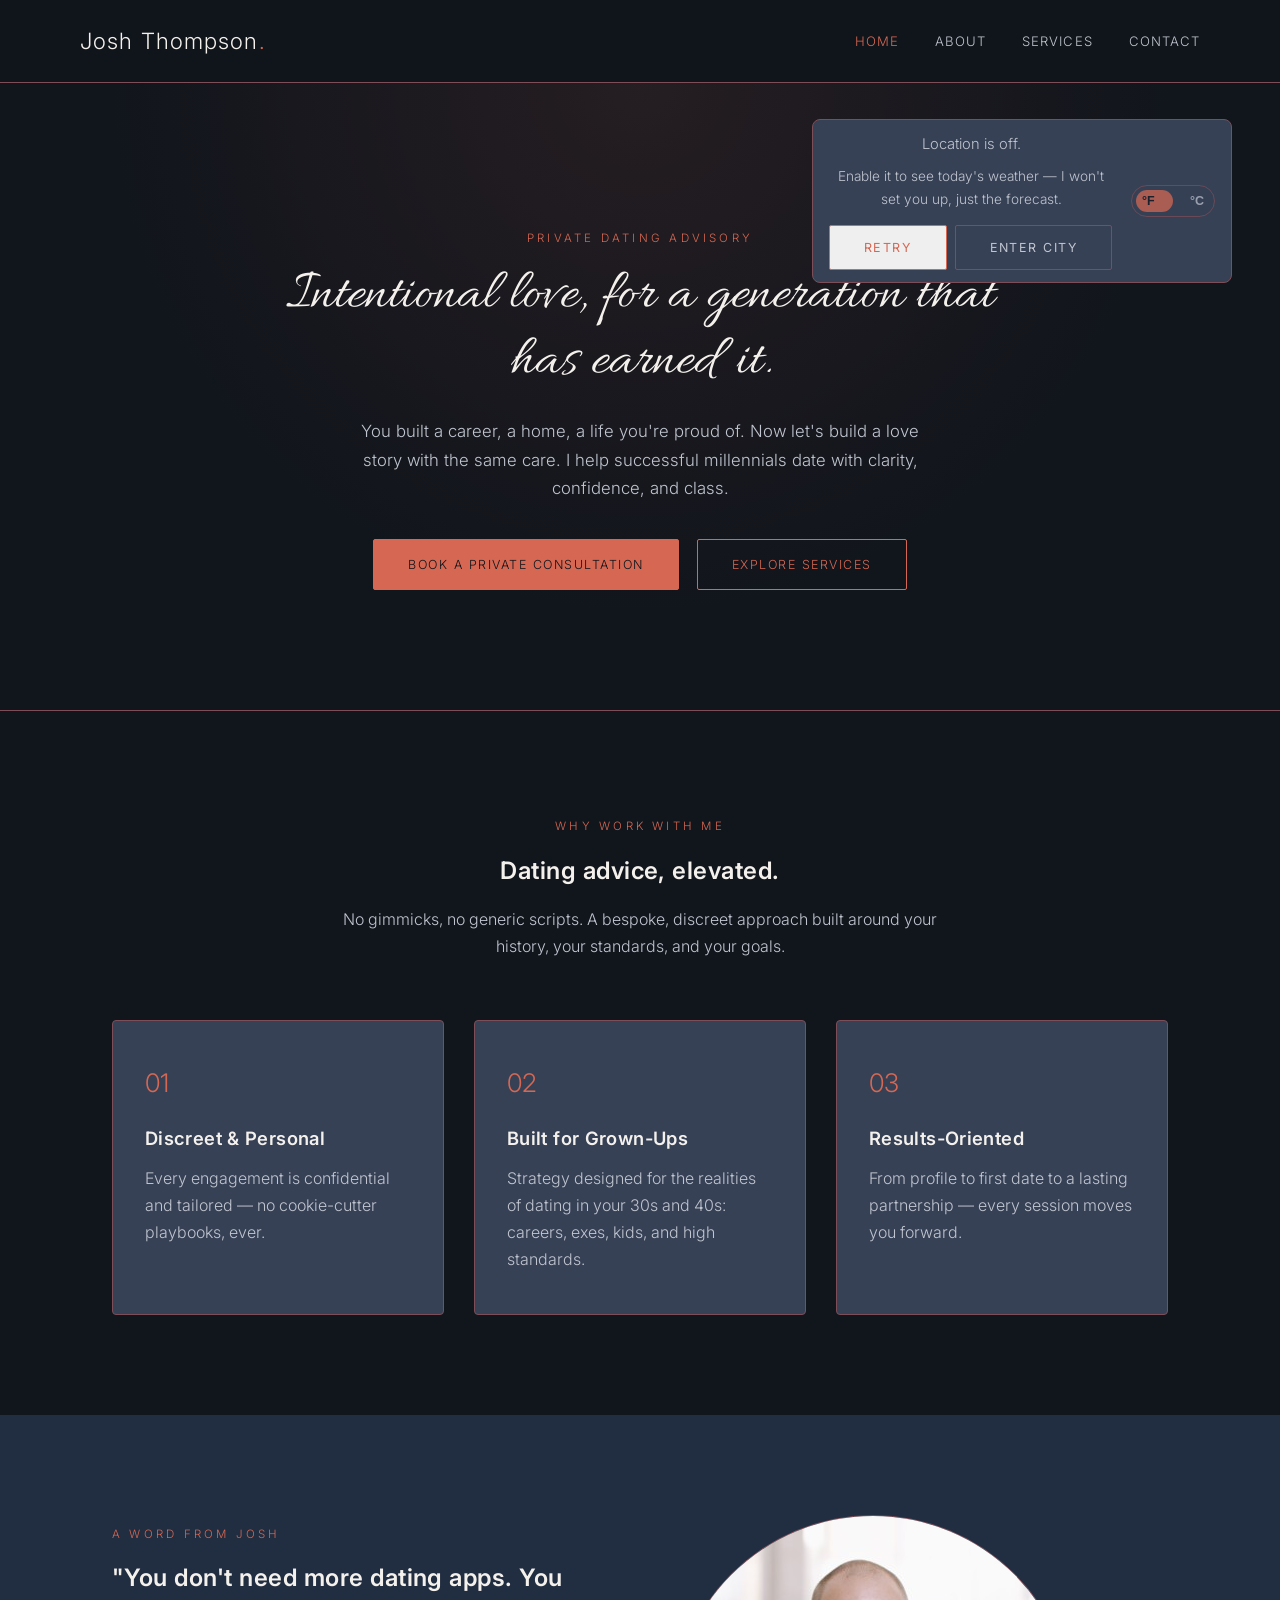
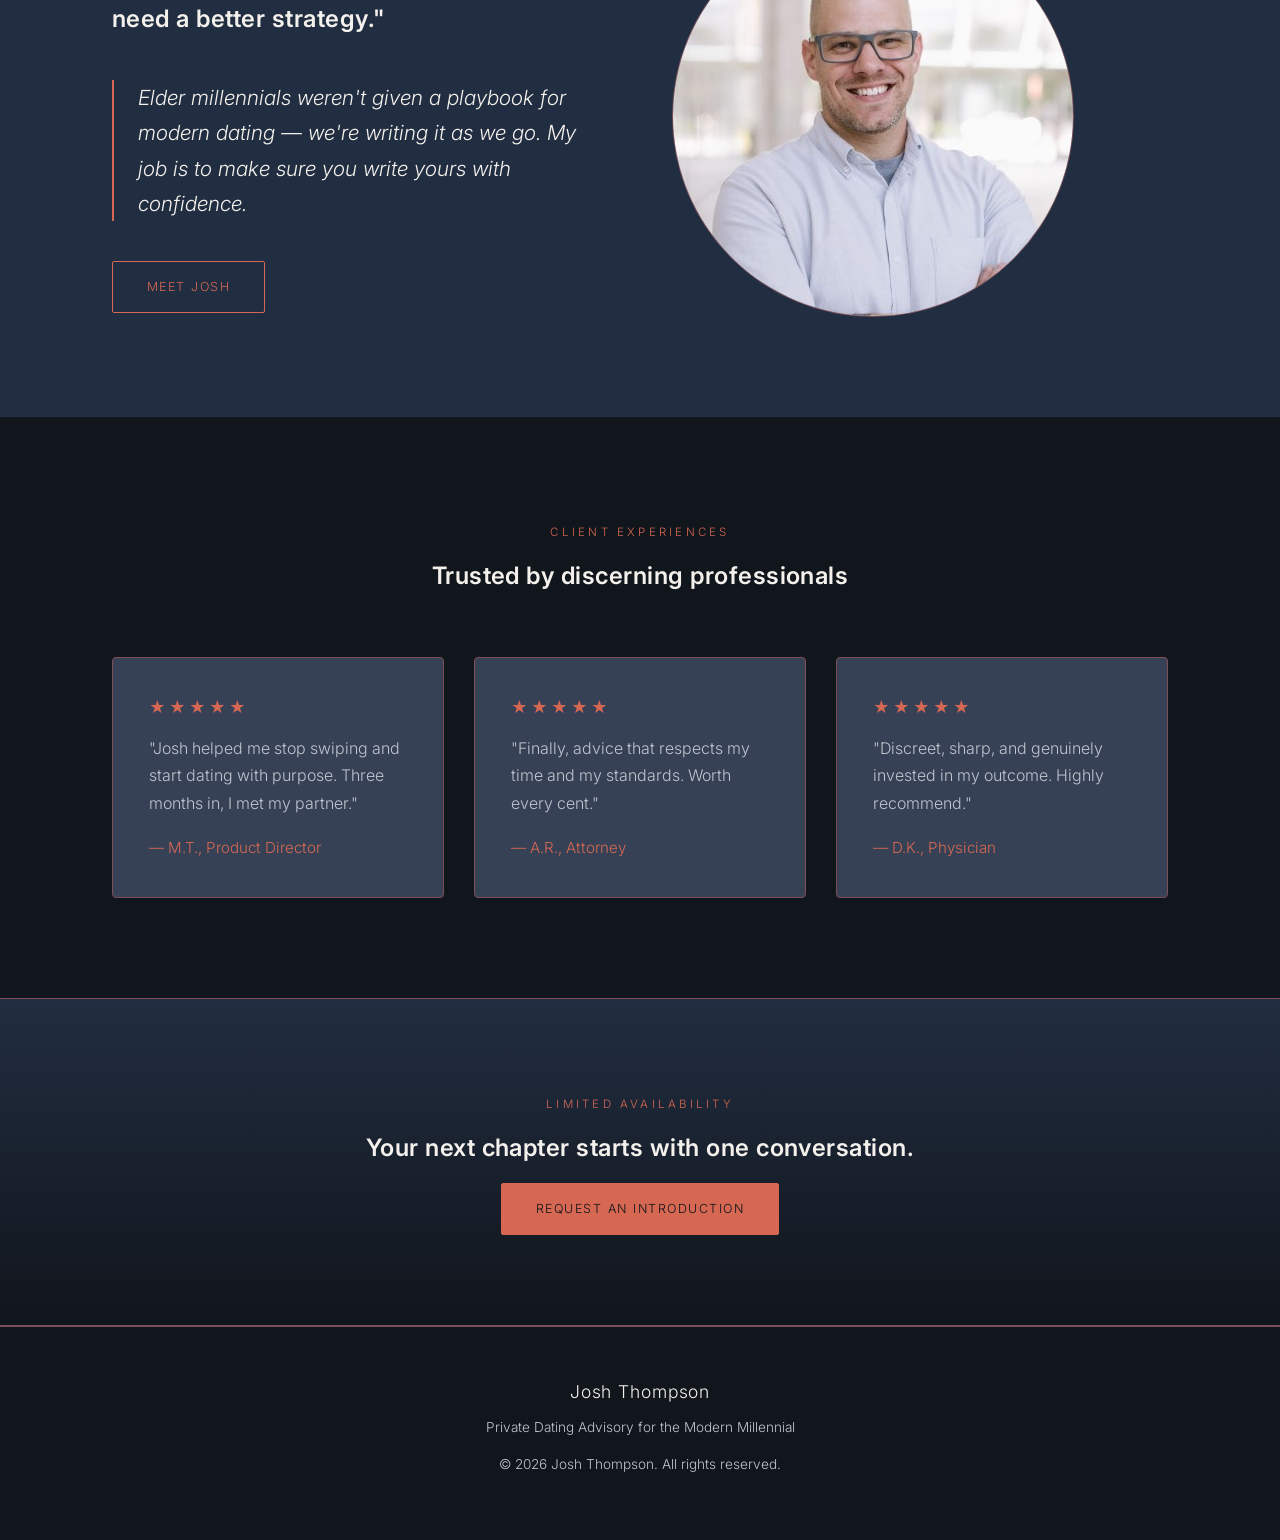
==== commit f510ff43: "Updated profile image and container" ====
--- a/index.html
+++ b/index.html
@@ -90,7 +90,7 @@
         <a href="about.html" class="btn">Meet Josh</a>
       </div>
       <div>
-        <img src="images/josh-portrait.svg" alt="Portrait illustration of Josh Thompson">
+        <img class="profile-image" src="images/josh-profile.jpeg" alt="Portrait of Josh Thompson">
       </div>
     </div>
   </div>
--- a/css/styles.css
+++ b/css/styles.css
@@ -219,6 +219,12 @@
 .split img {
   border-radius: 4px;
   border: 1px solid var(--color-border);
+}
+
+.split .profile-image {
+  aspect-ratio: 1;
+  border-radius: 50%;
+  object-fit: cover;
 }
 
 blockquote {
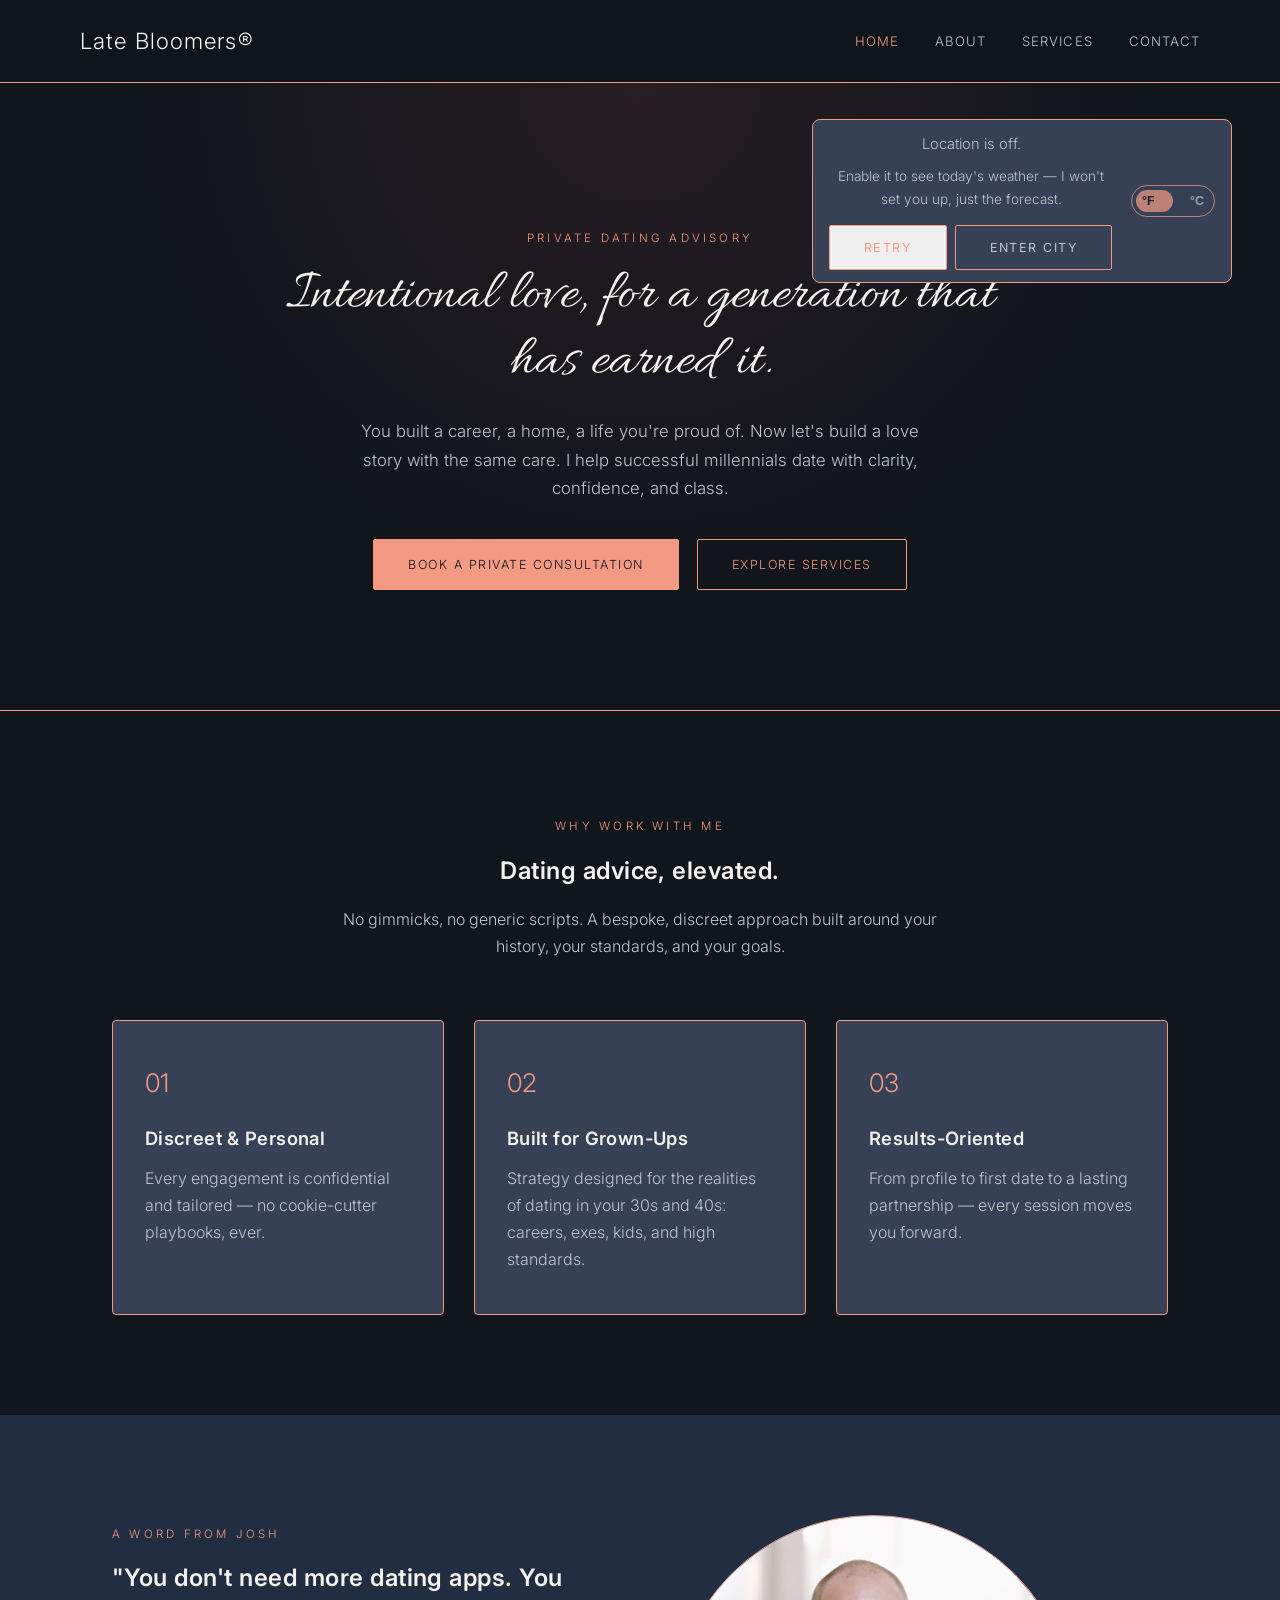
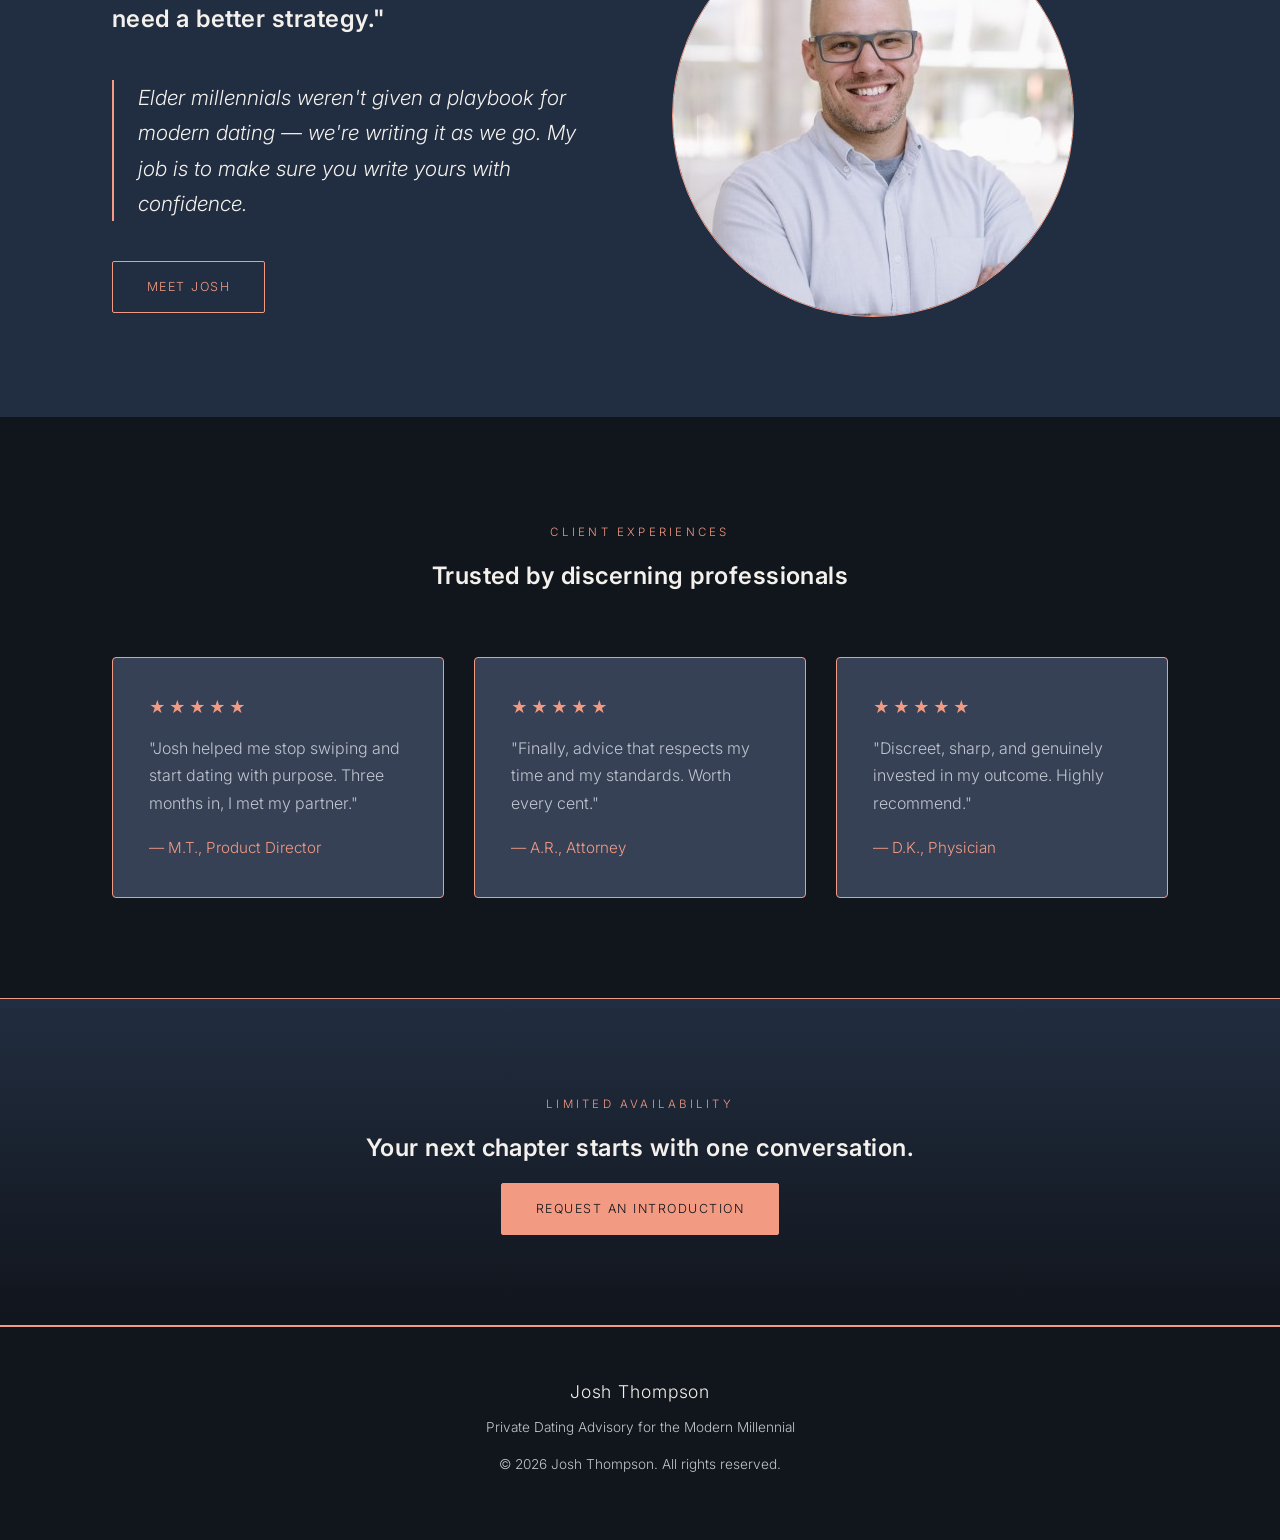
==== commit e5db765d: "Headline font updates throughout. Name change to Late Bloomers" ====
--- a/index.html
+++ b/index.html
@@ -15,7 +15,7 @@
 
 <header class="site-header">
   <nav class="nav container">
-    <a href="index.html" class="brand">Josh Thompson<span>.</span></a>
+    <a href="index.html" class="brand">Late Bloomers®</a>
     <button class="nav-toggle" aria-label="Toggle navigation">&#9776;</button>
     <ul class="nav-links">
       <li><a href="index.html" class="active">Home</a></li>
--- a/css/styles.css
+++ b/css/styles.css
@@ -3,11 +3,11 @@
   --color-bg: #11151c;
   --color-bg-alt: #212d40;
   --color-surface: #364156;
-  --color-gold: #d66853;
-  --color-gold-light: #d66853;
+  --color-gold: #f39a83;
+  --color-gold-light: #f39a83;
   --color-text: #f4f1ed;
   --color-text-muted: #c0c5cf;
-  --color-border: #7d4e57;
+  --color-border: #f39a83;
   --font-display: 'Inter', -apple-system, BlinkMacSystemFont, 'Segoe UI', sans-serif;
   --font-body: 'Inter', -apple-system, BlinkMacSystemFont, 'Segoe UI', sans-serif;
   --font-script: 'Allura', cursive;
@@ -206,6 +206,26 @@
   color: var(--color-gold-light);
   font-size: 1.4rem;
   margin: 14px 0;
+}
+
+.service-card {
+  display: flex;
+  flex-direction: column;
+}
+
+.service-card .btn {
+  width: 100%;
+  max-width: 240px;
+  min-height: 56px;
+  margin-top: auto;
+  padding-right: 16px;
+  padding-left: 16px;
+  align-self: center;
+  text-align: center;
+}
+
+.service-card p:last-of-type {
+  margin-bottom: 24px;
 }
 
 /* ---------- Quote / About split ---------- */
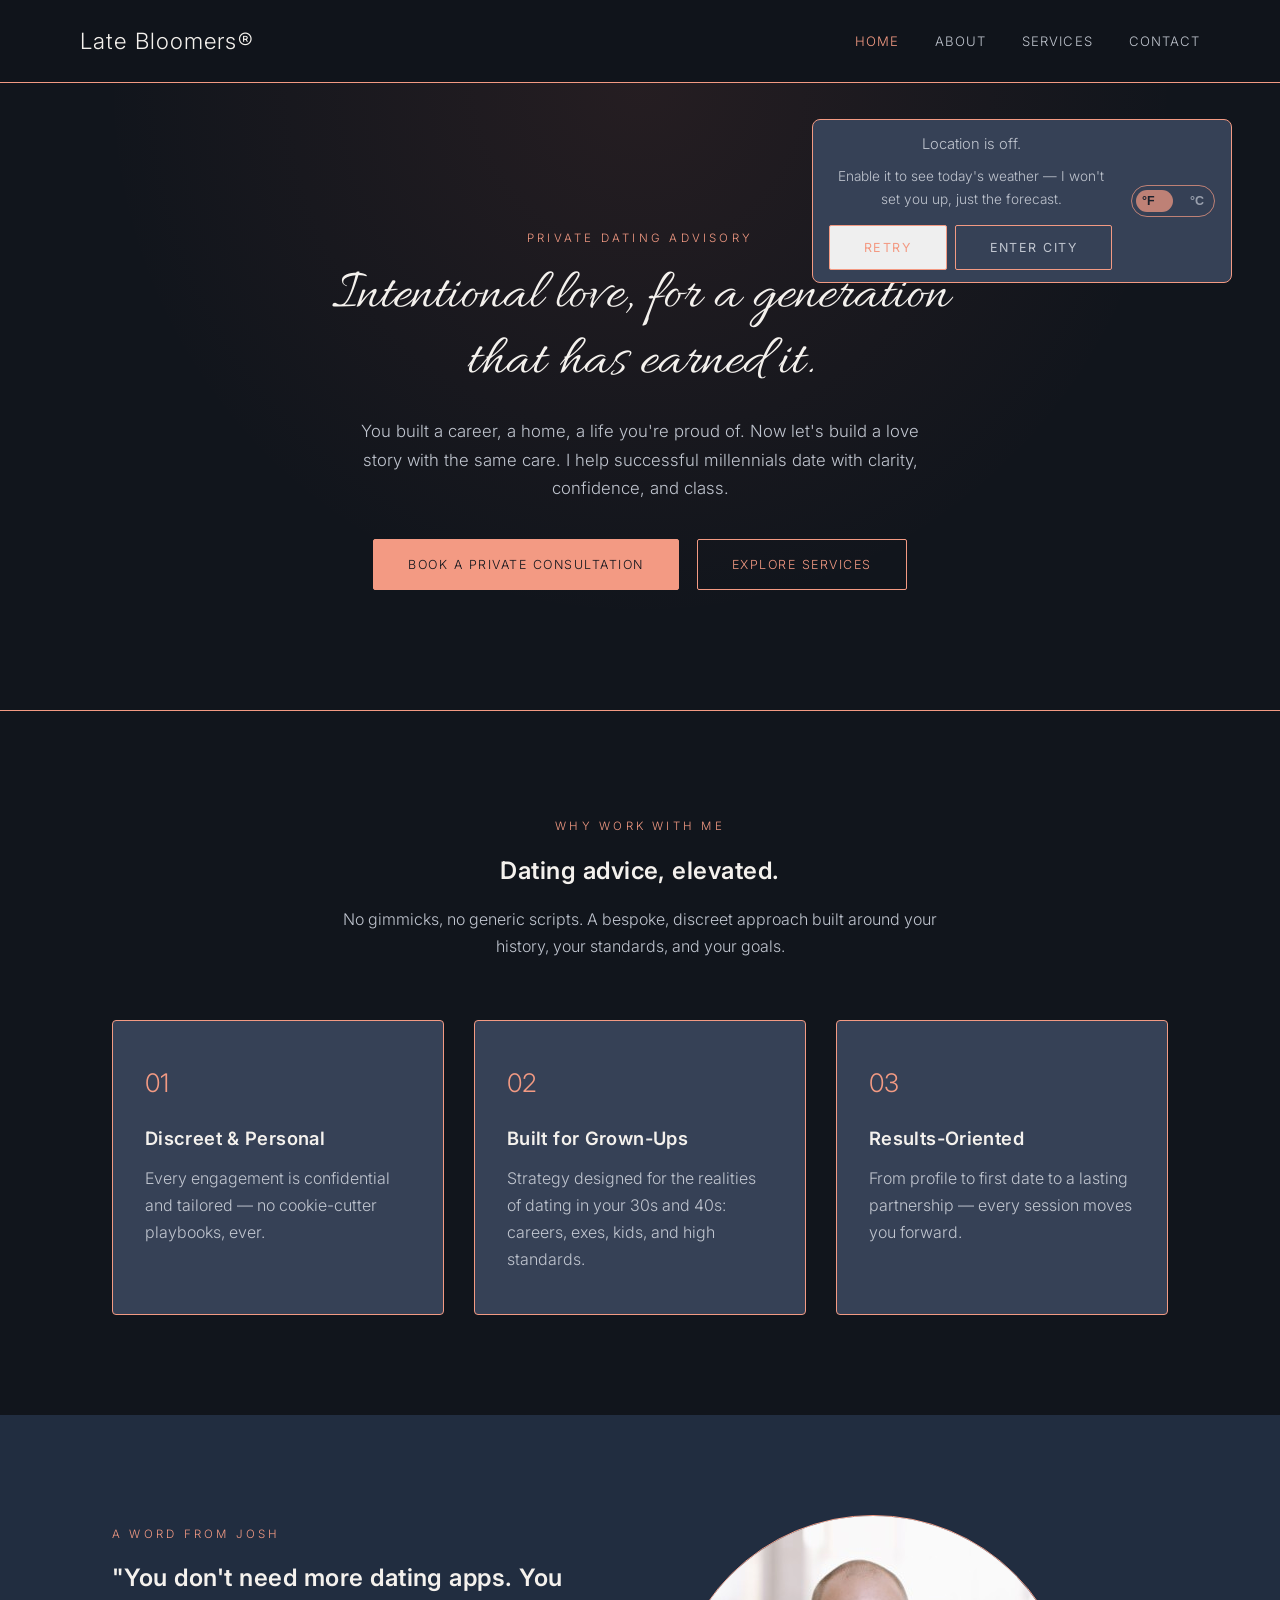
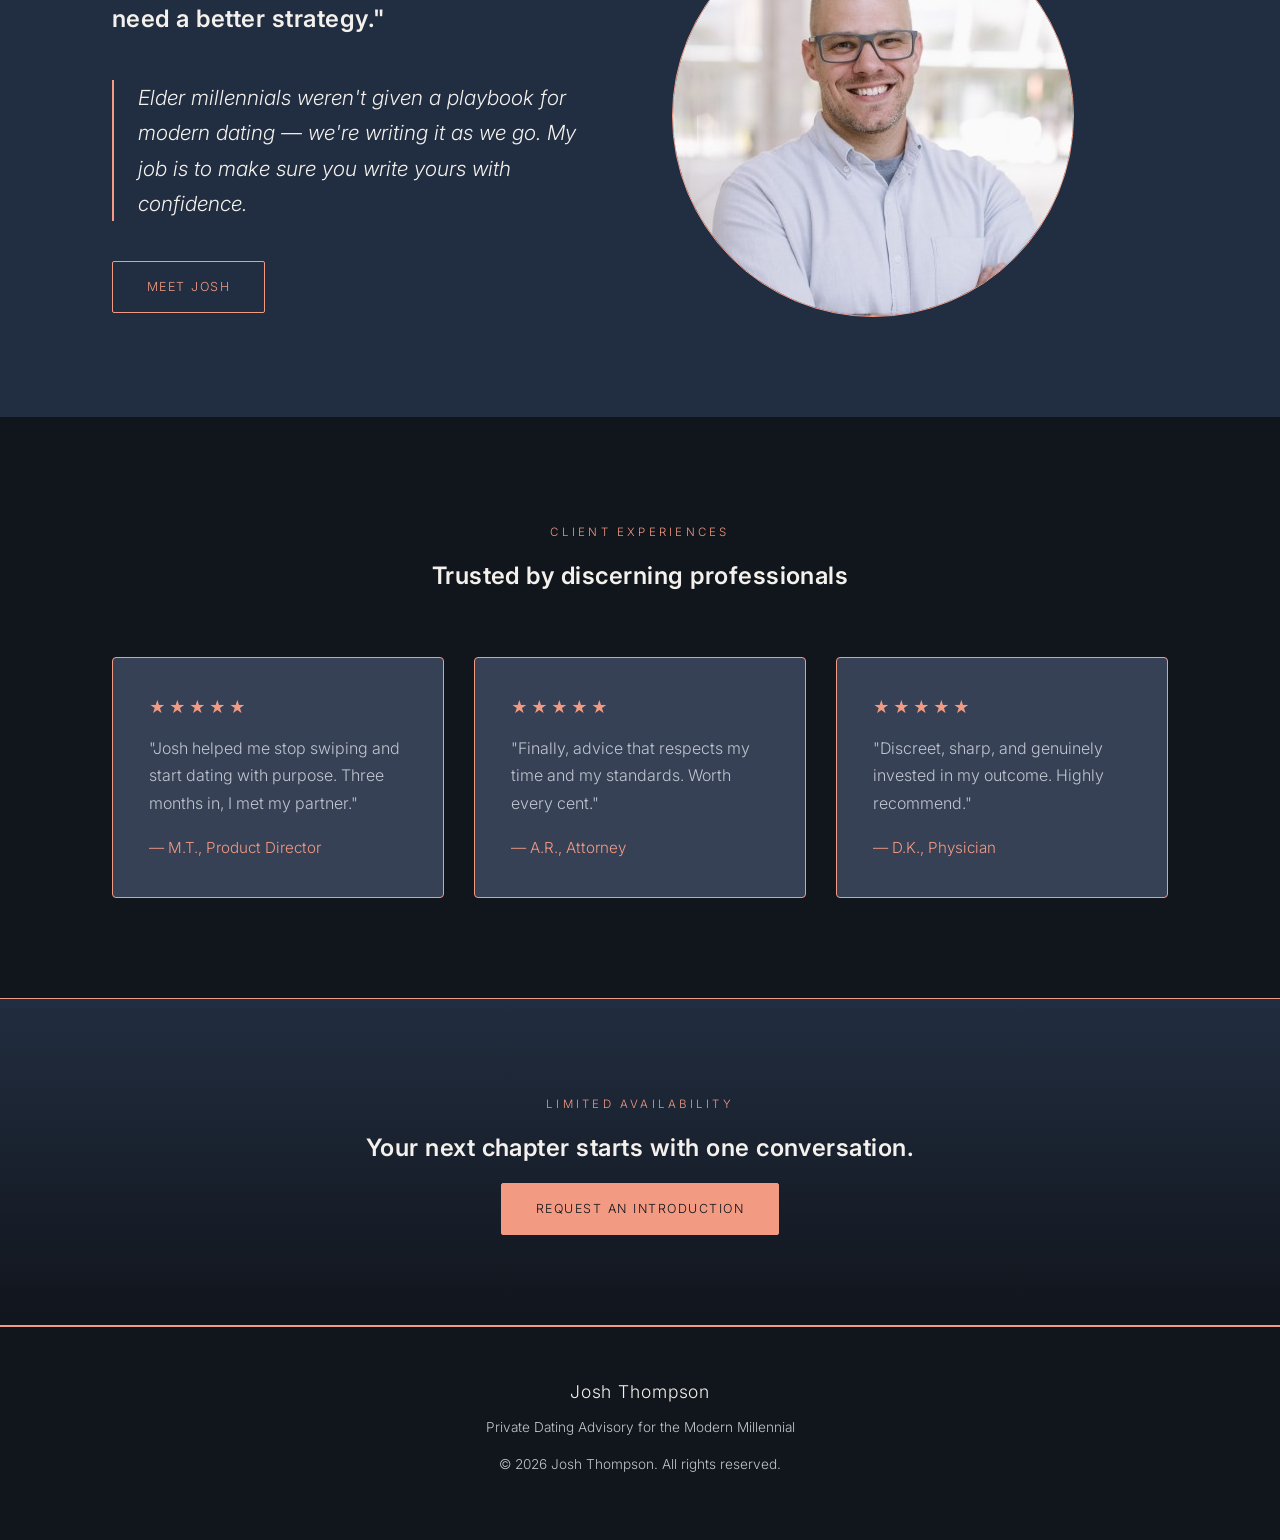
==== commit 78ef8e1b: "Headline animation in index.html" ====
--- a/index.html
+++ b/index.html
@@ -29,7 +29,10 @@
 <section class="hero">
   <div class="container">
     <span class="eyebrow">Private Dating Advisory</span>
-    <h1 class="hero-script-headline">Intentional love, for a generation that has earned it.</h1>
+    <h1 class="hero-script-headline hero-script-headline-animated" aria-label="Intentional love, for a generation that has earned it.">
+      <span class="headline-line">Intentional love, for a generation</span>
+      <span class="headline-line">that has earned it.</span>
+    </h1>
     <p class="lead">You built a career, a home, a life you're proud of. Now let's build a love story with the same care. I help successful millennials date with clarity, confidence, and class.</p>
     <div class="hero-actions">
       <a href="contact.html" class="btn btn-solid">Book a Private Consultation</a>
--- a/css/styles.css
+++ b/css/styles.css
@@ -80,6 +80,7 @@
 .btn-solid {
   background: var(--color-gold);
   color: var(--color-bg);
+  cursor: pointer;
 }
 
 .btn-solid:hover {
@@ -154,6 +155,41 @@
   line-height: 1.15;
 }
 
+.hero-script-headline-animated {
+  clip-path: none;
+}
+
+.hero-script-headline-animated .headline-line {
+  display: block;
+  white-space: nowrap;
+}
+
+.hero-script-headline-animated .headline-character {
+  display: inline-block;
+  opacity: 0;
+  animation: headline-character-write 180ms ease-out forwards;
+  animation-delay: calc(var(--character-index) * 75ms);
+}
+
+@keyframes headline-character-write {
+  from {
+    opacity: 0;
+    transform: translateY(0.12em);
+  }
+  to {
+    opacity: 1;
+    transform: translateY(0);
+  }
+}
+
+@media (prefers-reduced-motion: reduce) {
+  .hero-script-headline-animated .headline-character {
+    animation: none;
+    opacity: 1;
+    transform: none;
+  }
+}
+
 .hero p.lead {
   max-width: 600px;
   margin: 0 auto 36px;
@@ -263,6 +299,12 @@
   border: 1px solid var(--color-border);
   padding: 36px;
   border-radius: 4px;
+  transition: transform 0.25s ease, border-color 0.25s ease;
+}
+
+.testimonial:hover {
+  transform: translateY(-4px);
+  border-color: var(--color-gold);
 }
 
 .testimonial .stars { color: var(--color-gold); letter-spacing: 3px; margin-bottom: 14px; }
@@ -406,4 +448,5 @@
     cursor: pointer;
   }
   .hero { padding: 100px 0 80px; }
-}
+  .hero h1.hero-script-headline-animated { font-size: clamp(1.55rem, 7.5vw, 3.6rem); }
+}
